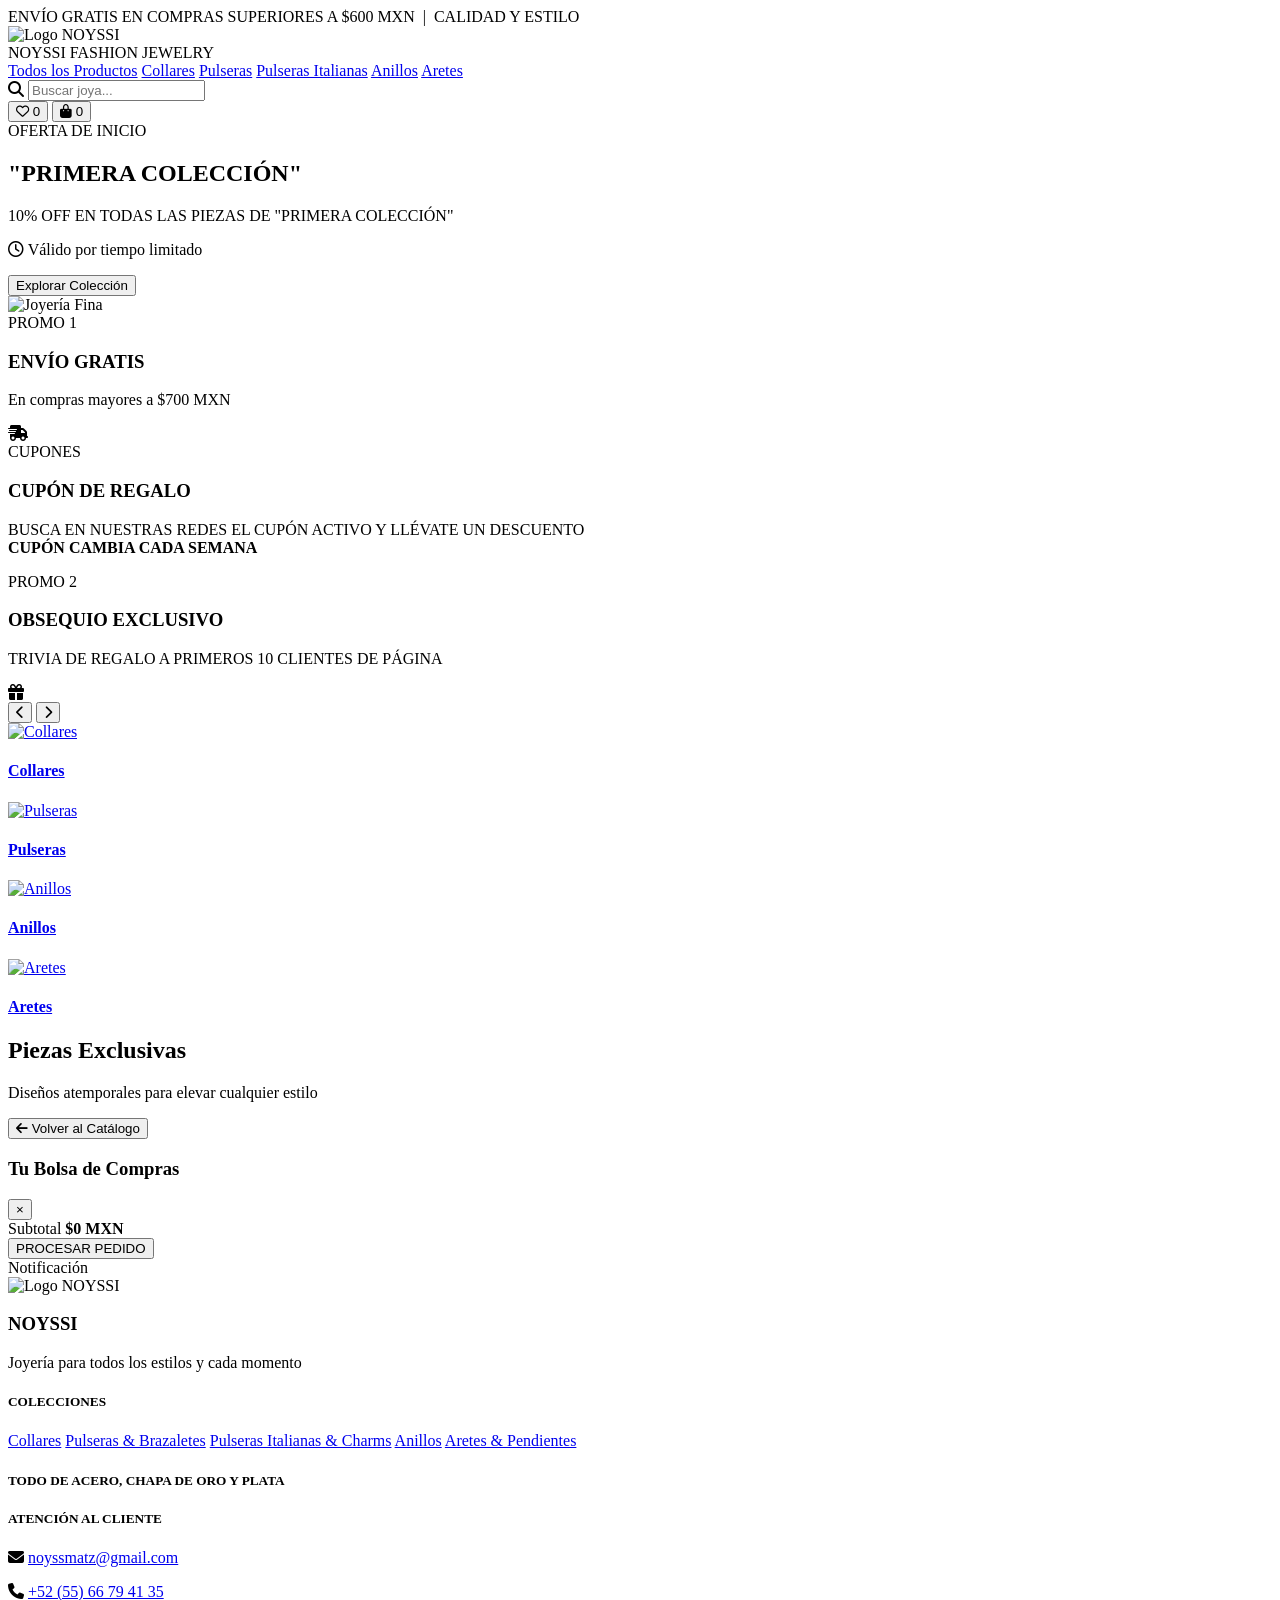
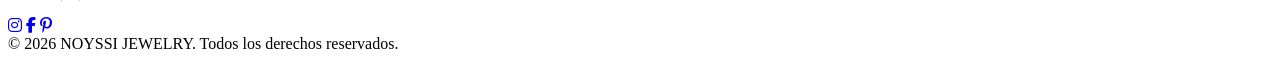
==== index.html @ fca25cf7 "Create index.html" ====
<!DOCTYPE html>
<html lang="es">
<head>
  <meta charset="UTF-8">
  <meta name="viewport" content="width=device-width, initial-scale=1.0">
  <title>NOYSSI El toque final</title>
  <link rel="stylesheet" href="styles.css">
  <link rel="preconnect" href="https://fonts.googleapis.com">
  <link rel="preconnect" href="https://fonts.gstatic.com" crossorigin>
  <link href="https://fonts.googleapis.com/css2?family=Cormorant+Garamond:wght@400;500;600;700&family=Montserrat:wght@300;400;500;600;700&display=swap" rel="stylesheet">
  <link rel="stylesheet" href="https://cdnjs.cloudflare.com/ajax/libs/font-awesome/6.4.0/css/all.min.css">
</head>
<body>
  <div class="top-announcement">
    <span>ENVÍO GRATIS EN COMPRAS SUPERIORES A $600 MXN &nbsp;|&nbsp; CALIDAD Y ESTILO</span>
  </div>

  <header class="navbar">
    <div class="logo" id="nav-brand">
      <img src="logo.png" alt="Logo NOYSSI" class="logo-img">
      <div class="logo-text">
        <span class="brand-name">NOYSSI</span>
        <span class="brand-sub">FASHION JEWELRY</span>
      </div>
    </div>
    <nav class="nav-menu">
      <a href="index.html" class="nav-item active">Todos los Productos</a>
      <a href="collares.html" class="nav-item">Collares</a>
      <a href="pulseras.html" class="nav-item">Pulseras</a>
      <a href="pulseras-italianas.html" class="nav-item">Pulseras Italianas</a>
      <a href="anillos.html" class="nav-item">Anillos</a>
      <a href="aretes.html" class="nav-item">Aretes</a>
    </nav>
    <div class="nav-actions">
      <div class="search-bar">
        <i class="fa-solid fa-magnifying-glass"></i>
        <input type="text" id="search-input" placeholder="Buscar joya...">
      </div>
      <button class="icon-btn" id="fav-trigger" title="Mis Favoritos">
        <i class="fa-regular fa-heart"></i>
        <span class="badge" id="fav-count">0</span>
      </button>
      <button class="icon-btn" id="cart-trigger" title="Bolsa de Compras">
        <i class="fa-solid fa-bag-shopping"></i>
        <span class="badge" id="cart-count">0</span>
      </button>
    </div>
  </header>

  <section class="banner-carousel-container">
    <div class="carousel-track" id="carousel-track">
      <div class="carousel-slide active">
        <div class="banner-card promo-banner">
          <div class="banner-content">
            <span class="banner-tag">OFERTA DE INICIO</span>
            <h2 class="banner-title">"PRIMERA COLECCIÓN"</h2>
            <p class="banner-discount">10% OFF <span class="subtext">EN TODAS LAS PIEZAS DE "PRIMERA COLECCIÓN"</span></p>
            <p class="banner-timer"><i class="fa-regular fa-clock"></i> Válido por tiempo limitado</p>
            <button class="banner-btn" onclick="scrollToCatalog()">Explorar Colección</button>
          </div>
          <div class="banner-media">
            <img src="banner.png" alt="Joyería Fina" width="500">
          </div>
        </div>
      </div>
      <div class="carousel-slide">
        <div class="banner-card event-banner">
          <div class="event-box">
            <div class="event-badge">PROMO 1</div>
            <h3>ENVÍO GRATIS</h3>
            <p>En compras mayores a $700 MXN</p>
            <i class="fa-solid fa-truck-fast event-icon"></i>
          </div>
          <div class="event-box highlight">
            <div class="event-badge gold">CUPONES</div>
            <h3>CUPÓN DE REGALO</h3>
            <p>BUSCA EN NUESTRAS REDES EL CUPÓN ACTIVO Y LLÉVATE UN DESCUENTO <br><strong>CUPÓN CAMBIA CADA SEMANA</strong></p>
          </div>
          <div class="event-box">
            <div class="event-badge">PROMO 2</div>
            <h3>OBSEQUIO EXCLUSIVO</h3>
            <p>TRIVIA DE REGALO A PRIMEROS 10 CLIENTES DE PÁGINA</p>
            <i class="fa-solid fa-gift event-icon"></i>
          </div>
        </div>
      </div>
    </div>
    <button class="carousel-arrow prev" id="carousel-prev"><i class="fa-solid fa-chevron-left"></i></button>
    <button class="carousel-arrow next" id="carousel-next"><i class="fa-solid fa-chevron-right"></i></button>
    <div class="carousel-dots">
      <span class="dot active" data-index="0"></span>
      <span class="dot" data-index="1"></span>
    </div>
  </section>

  <main class="main-wrapper">
    <section id="view-catalog" class="page-view active">
      <!-- BOTONES QUE LLEVAN A SUS RESPECTIVAS PÁGINAS -->
      <div class="category-grid">
        <a href="collares.html" class="cat-item">
          <div class="cat-image"><img src="COLLARESBAN.PNG" alt="Collares"></div>
          <h4>Collares</h4>
        </a>
        <a href="pulseras.html" class="cat-item">
          <div class="cat-image"><img src="PULSERASBAN.png" alt="Pulseras"></div>
          <h4>Pulseras</h4>
        </a>
        <a href="anillos.html" class="cat-item">
          <div class="cat-image"><img src="ANILLOSBAN.png" alt="Anillos"></div>
          <h4>Anillos</h4>
        </a>
        <a href="aretes.html" class="cat-item">
          <div class="cat-image"><img src="ARETESBAN.png" alt="Aretes"></div>
          <h4>Aretes</h4>
        </a>
      </div>

      <!-- SECCIÓN FÍJA DE PIEZAS EXCLUSIVAS -->
      <div class="section-title-wrapper" id="catalog-section">
        <h2>Piezas Exclusivas</h2>
        <div class="gold-divider"></div>
        <p>Diseños atemporales para elevar cualquier estilo</p>
      </div>
      <div class="product-grid" id="product-list"></div>
    </section>

    <section id="view-product-detail" class="page-view">
      <button class="back-link" onclick="showView('view-catalog')"><i class="fa-solid fa-arrow-left"></i> Volver al Catálogo</button>
      <div class="product-detail-card" id="detail-card-content"></div>
    </section>
  </main>

  <div class="drawer-overlay" id="drawer-overlay"></div>
  <aside class="cart-drawer" id="cart-drawer">
    <div class="drawer-header">
      <h3>Tu Bolsa de Compras</h3>
      <button class="close-drawer" id="close-cart-btn">&times;</button>
    </div>
    <div class="drawer-body" id="cart-items-wrapper"></div>
    <div class="drawer-footer">
      <div class="summary-line">
        <span>Subtotal</span>
        <strong id="cart-subtotal">$0 MXN</strong>
      </div>
      <button class="checkout-button" onclick="checkout()">PROCESAR PEDIDO</button>
    </div>
  </aside>

  <div class="toast-notification" id="toast">Notificación</div>

  <footer class="site-footer">
    <div class="footer-grid">
      <div class="f-brand">
        <img src="bannerb.png" alt="Logo NOYSSI" class="logo-img">
        <h3>NOYSSI</h3>
        <p>Joyería para todos los estilos y cada momento</p>
      </div>
      <div class="f-links">
        <h5>COLECCIONES</h5>
        <a href="collares.html">Collares</a>
        <a href="pulseras.html">Pulseras & Brazaletes</a>
        <a href="pulseras-italianas.html">Pulseras Italianas & Charms</a>
        <a href="anillos.html">Anillos</a>
        <a href="aretes.html">Aretes & Pendientes</a>
        <h5 class="sub-tag">TODO DE ACERO, CHAPA DE ORO Y PLATA</h5>
      </div>
      <div class="f-contact">
        <h5>ATENCIÓN AL CLIENTE</h5>
        <p class="contact-item">
          <i class="fas fa-envelope"></i>
          <a href="mailto:noyssmatz@gmail.com">noyssmatz@gmail.com</a>
        </p>
        <p class="contact-item">
          <i class="fas fa-phone"></i>
          <a href="tel:+525566794135">+52 (55) 66 79 41 35</a>
        </p>
        <div class="social-icons-row f-socials">
          <a href="https://www.instagram.com/noyssi_jewerly" target="_blank"><i class="fab fa-instagram"></i></a>
          <a href="#"><i class="fab fa-facebook-f"></i></a>
          <a href="#"><i class="fab fa-pinterest-p"></i></a>
        </div>
      </div>
    </div>
    <div class="footer-bottom">
      &copy; 2026 NOYSSI JEWELRY. Todos los derechos reservados.
    </div>
  </footer>

  <script src="app.js"></script>
</body>
</html>
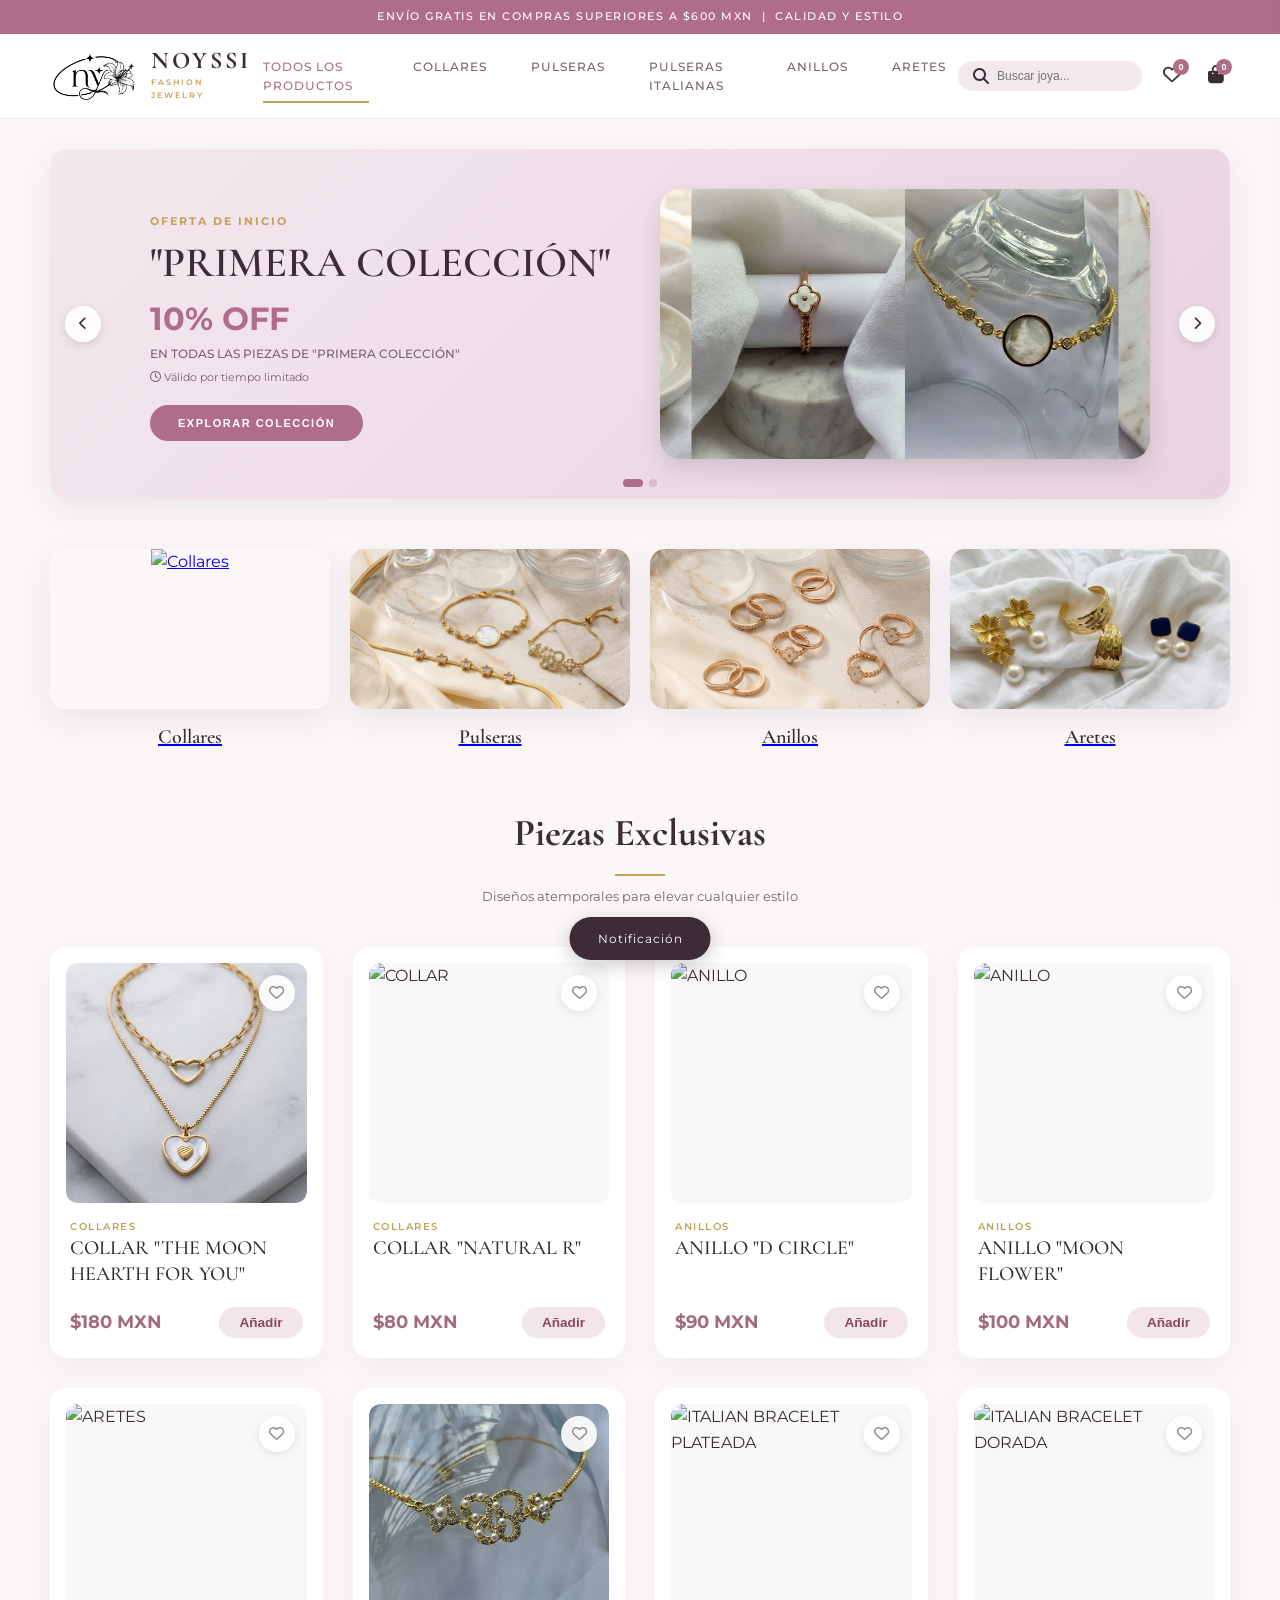
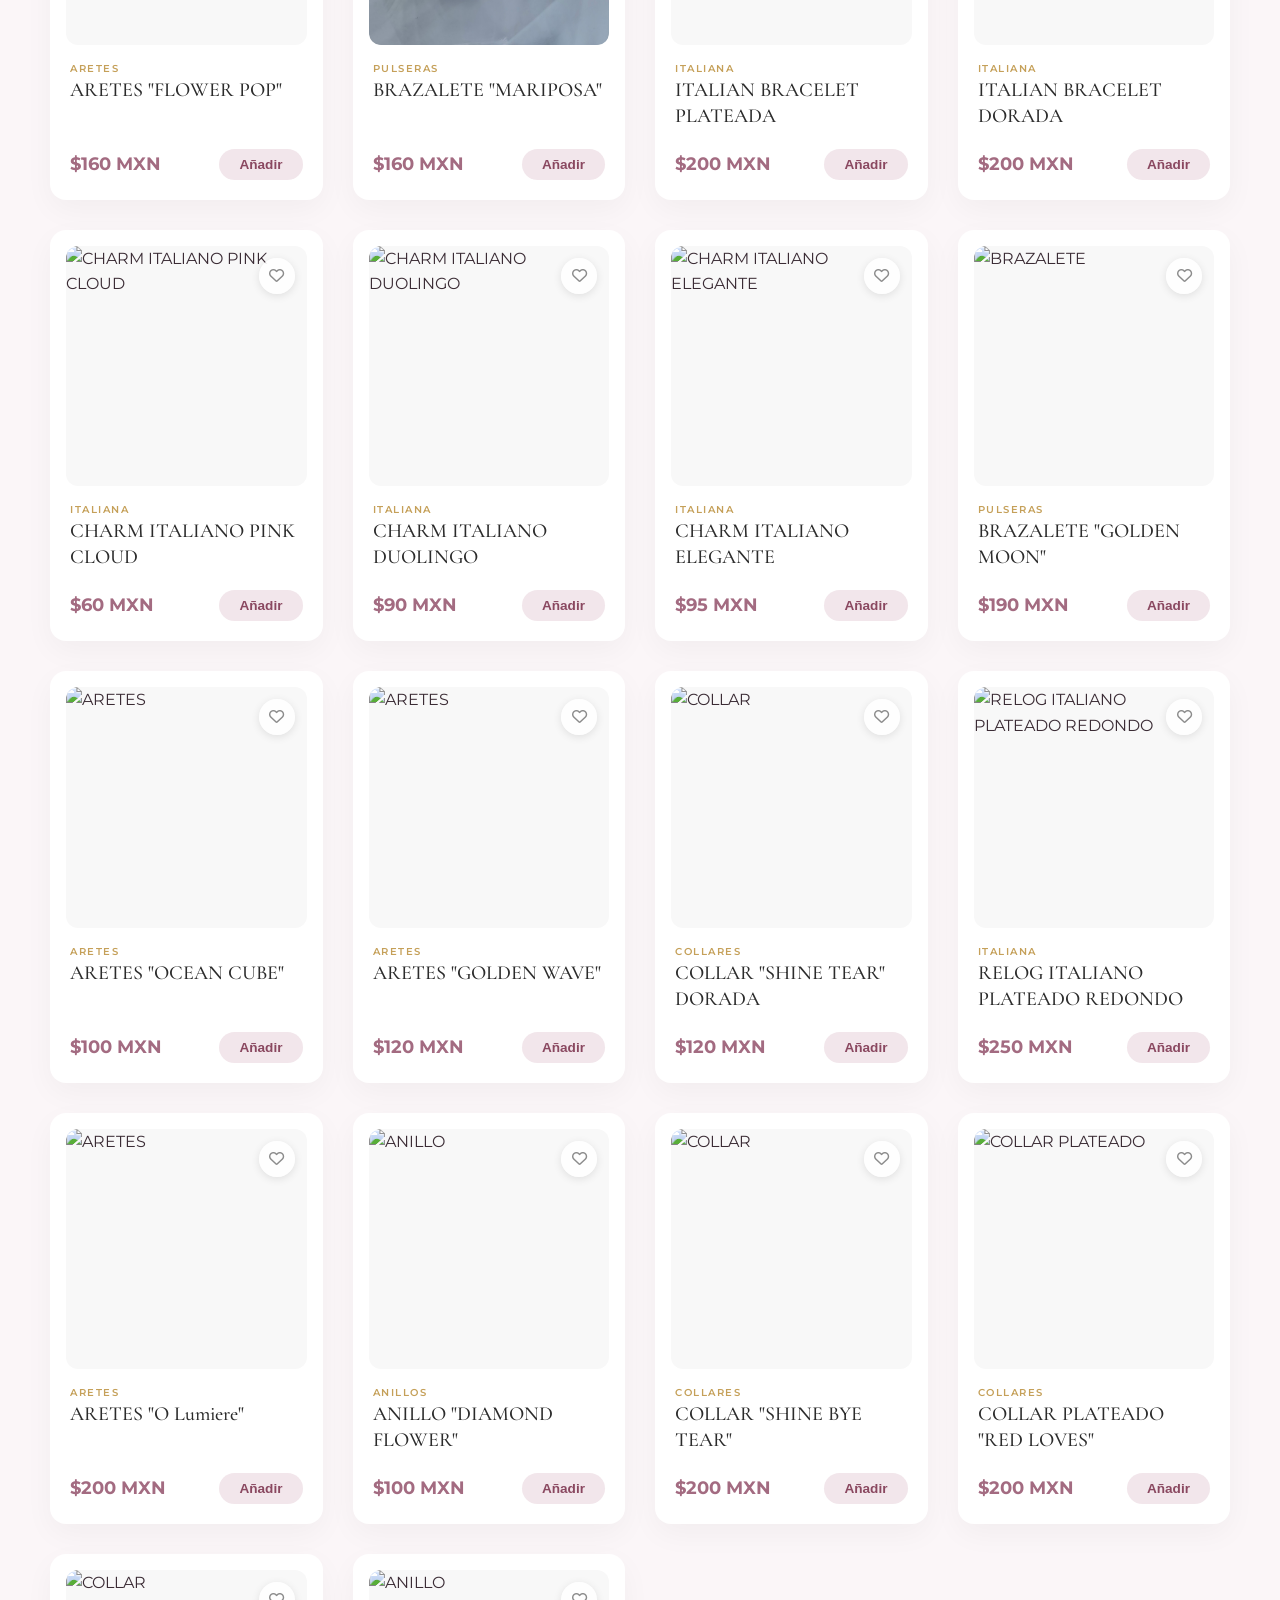
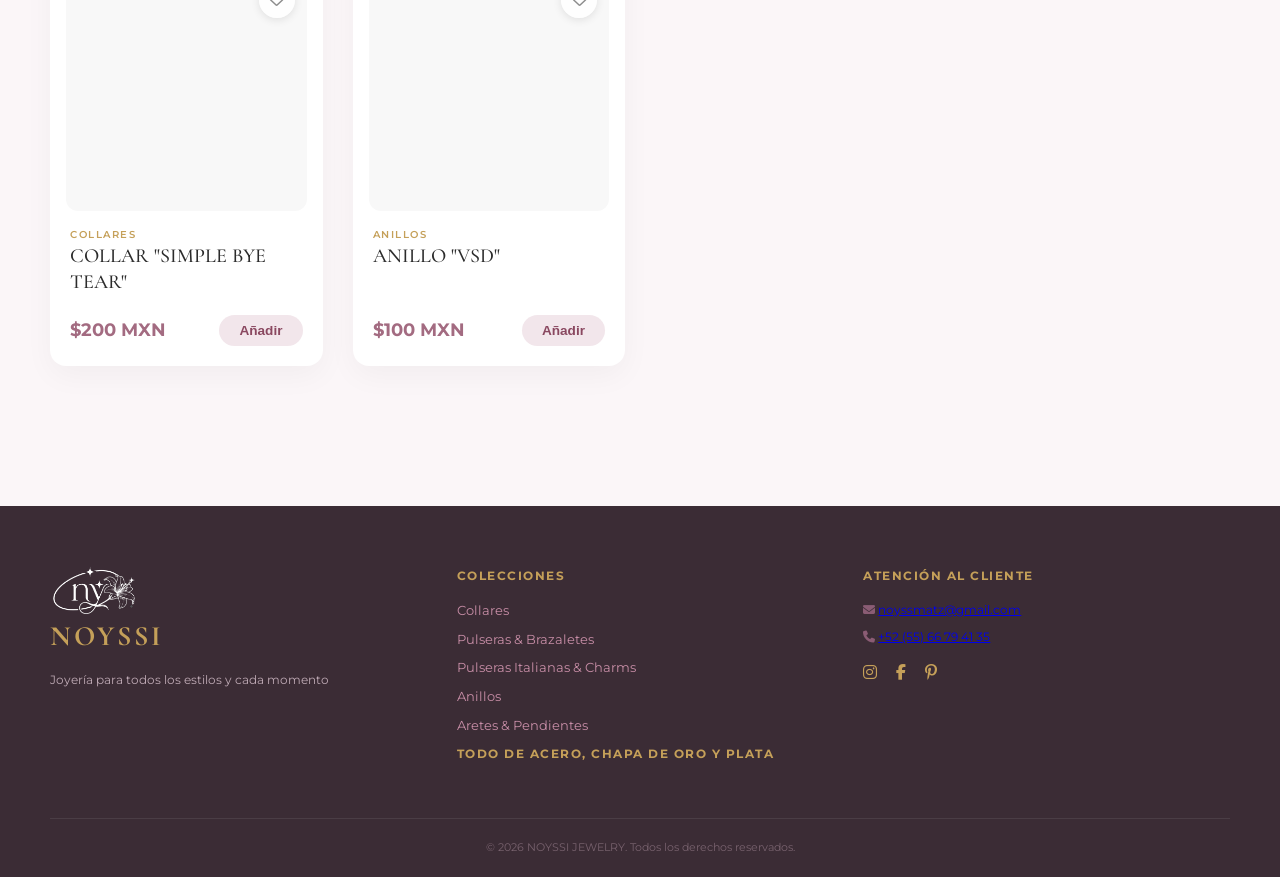
==== commit 4862ed96: "Add files via upload" ====
--- a/index.html
+++ b/index.html
@@ -1,191 +1,191 @@
-<!DOCTYPE html>
-<html lang="es">
-<head>
-  <meta charset="UTF-8">
-  <meta name="viewport" content="width=device-width, initial-scale=1.0">
-  <title>NOYSSI El toque final</title>
-  <link rel="stylesheet" href="styles.css">
-  <link rel="preconnect" href="https://fonts.googleapis.com">
-  <link rel="preconnect" href="https://fonts.gstatic.com" crossorigin>
-  <link href="https://fonts.googleapis.com/css2?family=Cormorant+Garamond:wght@400;500;600;700&family=Montserrat:wght@300;400;500;600;700&display=swap" rel="stylesheet">
-  <link rel="stylesheet" href="https://cdnjs.cloudflare.com/ajax/libs/font-awesome/6.4.0/css/all.min.css">
-</head>
-<body>
-  <div class="top-announcement">
-    <span>ENVÍO GRATIS EN COMPRAS SUPERIORES A $600 MXN &nbsp;|&nbsp; CALIDAD Y ESTILO</span>
-  </div>
-
-  <header class="navbar">
-    <div class="logo" id="nav-brand">
-      <img src="logo.png" alt="Logo NOYSSI" class="logo-img">
-      <div class="logo-text">
-        <span class="brand-name">NOYSSI</span>
-        <span class="brand-sub">FASHION JEWELRY</span>
-      </div>
-    </div>
-    <nav class="nav-menu">
-      <a href="index.html" class="nav-item active">Todos los Productos</a>
-      <a href="collares.html" class="nav-item">Collares</a>
-      <a href="pulseras.html" class="nav-item">Pulseras</a>
-      <a href="pulseras-italianas.html" class="nav-item">Pulseras Italianas</a>
-      <a href="anillos.html" class="nav-item">Anillos</a>
-      <a href="aretes.html" class="nav-item">Aretes</a>
-    </nav>
-    <div class="nav-actions">
-      <div class="search-bar">
-        <i class="fa-solid fa-magnifying-glass"></i>
-        <input type="text" id="search-input" placeholder="Buscar joya...">
-      </div>
-      <button class="icon-btn" id="fav-trigger" title="Mis Favoritos">
-        <i class="fa-regular fa-heart"></i>
-        <span class="badge" id="fav-count">0</span>
-      </button>
-      <button class="icon-btn" id="cart-trigger" title="Bolsa de Compras">
-        <i class="fa-solid fa-bag-shopping"></i>
-        <span class="badge" id="cart-count">0</span>
-      </button>
-    </div>
-  </header>
-
-  <section class="banner-carousel-container">
-    <div class="carousel-track" id="carousel-track">
-      <div class="carousel-slide active">
-        <div class="banner-card promo-banner">
-          <div class="banner-content">
-            <span class="banner-tag">OFERTA DE INICIO</span>
-            <h2 class="banner-title">"PRIMERA COLECCIÓN"</h2>
-            <p class="banner-discount">10% OFF <span class="subtext">EN TODAS LAS PIEZAS DE "PRIMERA COLECCIÓN"</span></p>
-            <p class="banner-timer"><i class="fa-regular fa-clock"></i> Válido por tiempo limitado</p>
-            <button class="banner-btn" onclick="scrollToCatalog()">Explorar Colección</button>
-          </div>
-          <div class="banner-media">
-            <img src="banner.png" alt="Joyería Fina" width="500">
-          </div>
-        </div>
-      </div>
-      <div class="carousel-slide">
-        <div class="banner-card event-banner">
-          <div class="event-box">
-            <div class="event-badge">PROMO 1</div>
-            <h3>ENVÍO GRATIS</h3>
-            <p>En compras mayores a $700 MXN</p>
-            <i class="fa-solid fa-truck-fast event-icon"></i>
-          </div>
-          <div class="event-box highlight">
-            <div class="event-badge gold">CUPONES</div>
-            <h3>CUPÓN DE REGALO</h3>
-            <p>BUSCA EN NUESTRAS REDES EL CUPÓN ACTIVO Y LLÉVATE UN DESCUENTO <br><strong>CUPÓN CAMBIA CADA SEMANA</strong></p>
-          </div>
-          <div class="event-box">
-            <div class="event-badge">PROMO 2</div>
-            <h3>OBSEQUIO EXCLUSIVO</h3>
-            <p>TRIVIA DE REGALO A PRIMEROS 10 CLIENTES DE PÁGINA</p>
-            <i class="fa-solid fa-gift event-icon"></i>
-          </div>
-        </div>
-      </div>
-    </div>
-    <button class="carousel-arrow prev" id="carousel-prev"><i class="fa-solid fa-chevron-left"></i></button>
-    <button class="carousel-arrow next" id="carousel-next"><i class="fa-solid fa-chevron-right"></i></button>
-    <div class="carousel-dots">
-      <span class="dot active" data-index="0"></span>
-      <span class="dot" data-index="1"></span>
-    </div>
-  </section>
-
-  <main class="main-wrapper">
-    <section id="view-catalog" class="page-view active">
-      <!-- BOTONES QUE LLEVAN A SUS RESPECTIVAS PÁGINAS -->
-      <div class="category-grid">
-        <a href="collares.html" class="cat-item">
-          <div class="cat-image"><img src="COLLARESBAN.PNG" alt="Collares"></div>
-          <h4>Collares</h4>
-        </a>
-        <a href="pulseras.html" class="cat-item">
-          <div class="cat-image"><img src="PULSERASBAN.png" alt="Pulseras"></div>
-          <h4>Pulseras</h4>
-        </a>
-        <a href="anillos.html" class="cat-item">
-          <div class="cat-image"><img src="ANILLOSBAN.png" alt="Anillos"></div>
-          <h4>Anillos</h4>
-        </a>
-        <a href="aretes.html" class="cat-item">
-          <div class="cat-image"><img src="ARETESBAN.png" alt="Aretes"></div>
-          <h4>Aretes</h4>
-        </a>
-      </div>
-
-      <!-- SECCIÓN FÍJA DE PIEZAS EXCLUSIVAS -->
-      <div class="section-title-wrapper" id="catalog-section">
-        <h2>Piezas Exclusivas</h2>
-        <div class="gold-divider"></div>
-        <p>Diseños atemporales para elevar cualquier estilo</p>
-      </div>
-      <div class="product-grid" id="product-list"></div>
-    </section>
-
-    <section id="view-product-detail" class="page-view">
-      <button class="back-link" onclick="showView('view-catalog')"><i class="fa-solid fa-arrow-left"></i> Volver al Catálogo</button>
-      <div class="product-detail-card" id="detail-card-content"></div>
-    </section>
-  </main>
-
-  <div class="drawer-overlay" id="drawer-overlay"></div>
-  <aside class="cart-drawer" id="cart-drawer">
-    <div class="drawer-header">
-      <h3>Tu Bolsa de Compras</h3>
-      <button class="close-drawer" id="close-cart-btn">&times;</button>
-    </div>
-    <div class="drawer-body" id="cart-items-wrapper"></div>
-    <div class="drawer-footer">
-      <div class="summary-line">
-        <span>Subtotal</span>
-        <strong id="cart-subtotal">$0 MXN</strong>
-      </div>
-      <button class="checkout-button" onclick="checkout()">PROCESAR PEDIDO</button>
-    </div>
-  </aside>
-
-  <div class="toast-notification" id="toast">Notificación</div>
-
-  <footer class="site-footer">
-    <div class="footer-grid">
-      <div class="f-brand">
-        <img src="bannerb.png" alt="Logo NOYSSI" class="logo-img">
-        <h3>NOYSSI</h3>
-        <p>Joyería para todos los estilos y cada momento</p>
-      </div>
-      <div class="f-links">
-        <h5>COLECCIONES</h5>
-        <a href="collares.html">Collares</a>
-        <a href="pulseras.html">Pulseras & Brazaletes</a>
-        <a href="pulseras-italianas.html">Pulseras Italianas & Charms</a>
-        <a href="anillos.html">Anillos</a>
-        <a href="aretes.html">Aretes & Pendientes</a>
-        <h5 class="sub-tag">TODO DE ACERO, CHAPA DE ORO Y PLATA</h5>
-      </div>
-      <div class="f-contact">
-        <h5>ATENCIÓN AL CLIENTE</h5>
-        <p class="contact-item">
-          <i class="fas fa-envelope"></i>
-          <a href="mailto:noyssmatz@gmail.com">noyssmatz@gmail.com</a>
-        </p>
-        <p class="contact-item">
-          <i class="fas fa-phone"></i>
-          <a href="tel:+525566794135">+52 (55) 66 79 41 35</a>
-        </p>
-        <div class="social-icons-row f-socials">
-          <a href="https://www.instagram.com/noyssi_jewerly" target="_blank"><i class="fab fa-instagram"></i></a>
-          <a href="#"><i class="fab fa-facebook-f"></i></a>
-          <a href="#"><i class="fab fa-pinterest-p"></i></a>
-        </div>
-      </div>
-    </div>
-    <div class="footer-bottom">
-      &copy; 2026 NOYSSI JEWELRY. Todos los derechos reservados.
-    </div>
-  </footer>
-
-  <script src="app.js"></script>
-</body>
-</html>
+<!DOCTYPE html>
+<html lang="es">
+<head>
+  <meta charset="UTF-8">
+  <meta name="viewport" content="width=device-width, initial-scale=1.0">
+  <title>NOYSSI El toque final</title>
+  <link rel="stylesheet" href="styles.css">
+  <link rel="preconnect" href="https://fonts.googleapis.com">
+  <link rel="preconnect" href="https://fonts.gstatic.com" crossorigin>
+  <link href="https://fonts.googleapis.com/css2?family=Cormorant+Garamond:wght@400;500;600;700&family=Montserrat:wght@300;400;500;600;700&display=swap" rel="stylesheet">
+  <link rel="stylesheet" href="https://cdnjs.cloudflare.com/ajax/libs/font-awesome/6.4.0/css/all.min.css">
+</head>
+<body>
+  <div class="top-announcement">
+    <span>ENVÍO GRATIS EN COMPRAS SUPERIORES A $600 MXN &nbsp;|&nbsp; CALIDAD Y ESTILO</span>
+  </div>
+
+  <header class="navbar">
+    <div class="logo" id="nav-brand">
+      <img src="logo.png" alt="Logo NOYSSI" class="logo-img">
+      <div class="logo-text">
+        <span class="brand-name">NOYSSI</span>
+        <span class="brand-sub">FASHION JEWELRY</span>
+      </div>
+    </div>
+    <nav class="nav-menu">
+      <a href="index.html" class="nav-item active">Todos los Productos</a>
+      <a href="collares.html" class="nav-item">Collares</a>
+      <a href="pulseras.html" class="nav-item">Pulseras</a>
+      <a href="pulseras-italianas.html" class="nav-item">Pulseras Italianas</a>
+      <a href="anillos.html" class="nav-item">Anillos</a>
+      <a href="aretes.html" class="nav-item">Aretes</a>
+    </nav>
+    <div class="nav-actions">
+      <div class="search-bar">
+        <i class="fa-solid fa-magnifying-glass"></i>
+        <input type="text" id="search-input" placeholder="Buscar joya...">
+      </div>
+      <button class="icon-btn" id="fav-trigger" title="Mis Favoritos">
+        <i class="fa-regular fa-heart"></i>
+        <span class="badge" id="fav-count">0</span>
+      </button>
+      <button class="icon-btn" id="cart-trigger" title="Bolsa de Compras">
+        <i class="fa-solid fa-bag-shopping"></i>
+        <span class="badge" id="cart-count">0</span>
+      </button>
+    </div>
+  </header>
+
+  <section class="banner-carousel-container">
+    <div class="carousel-track" id="carousel-track">
+      <div class="carousel-slide active">
+        <div class="banner-card promo-banner">
+          <div class="banner-content">
+            <span class="banner-tag">OFERTA DE INICIO</span>
+            <h2 class="banner-title">"PRIMERA COLECCIÓN"</h2>
+            <p class="banner-discount">10% OFF <span class="subtext">EN TODAS LAS PIEZAS DE "PRIMERA COLECCIÓN"</span></p>
+            <p class="banner-timer"><i class="fa-regular fa-clock"></i> Válido por tiempo limitado</p>
+            <button class="banner-btn" onclick="scrollToCatalog()">Explorar Colección</button>
+          </div>
+          <div class="banner-media">
+            <img src="banner.png" alt="Joyería Fina" width="500">
+          </div>
+        </div>
+      </div>
+      <div class="carousel-slide">
+        <div class="banner-card event-banner">
+          <div class="event-box">
+            <div class="event-badge">PROMO 1</div>
+            <h3>ENVÍO GRATIS</h3>
+            <p>En compras mayores a $700 MXN</p>
+            <i class="fa-solid fa-truck-fast event-icon"></i>
+          </div>
+          <div class="event-box highlight">
+            <div class="event-badge gold">CUPONES</div>
+            <h3>CUPÓN DE REGALO</h3>
+            <p>BUSCA EN NUESTRAS REDES EL CUPÓN ACTIVO Y LLÉVATE UN DESCUENTO <br><strong>CUPÓN CAMBIA CADA SEMANA</strong></p>
+          </div>
+          <div class="event-box">
+            <div class="event-badge">PROMO 2</div>
+            <h3>OBSEQUIO EXCLUSIVO</h3>
+            <p>TRIVIA DE REGALO A PRIMEROS 10 CLIENTES DE PÁGINA</p>
+            <i class="fa-solid fa-gift event-icon"></i>
+          </div>
+        </div>
+      </div>
+    </div>
+    <button class="carousel-arrow prev" id="carousel-prev"><i class="fa-solid fa-chevron-left"></i></button>
+    <button class="carousel-arrow next" id="carousel-next"><i class="fa-solid fa-chevron-right"></i></button>
+    <div class="carousel-dots">
+      <span class="dot active" data-index="0"></span>
+      <span class="dot" data-index="1"></span>
+    </div>
+  </section>
+
+  <main class="main-wrapper">
+    <section id="view-catalog" class="page-view active">
+      <!-- BOTONES QUE LLEVAN A SUS RESPECTIVAS PÁGINAS -->
+      <div class="category-grid">
+        <a href="collares.html" class="cat-item">
+          <div class="cat-image"><img src="COLLARESBAN.PNG" alt="Collares"></div>
+          <h4>Collares</h4>
+        </a>
+        <a href="pulseras.html" class="cat-item">
+          <div class="cat-image"><img src="PULSERASBAN.png" alt="Pulseras"></div>
+          <h4>Pulseras</h4>
+        </a>
+        <a href="anillos.html" class="cat-item">
+          <div class="cat-image"><img src="ANILLOSBAN.png" alt="Anillos"></div>
+          <h4>Anillos</h4>
+        </a>
+        <a href="aretes.html" class="cat-item">
+          <div class="cat-image"><img src="ARETESBAN.png" alt="Aretes"></div>
+          <h4>Aretes</h4>
+        </a>
+      </div>
+
+      <!-- SECCIÓN FÍJA DE PIEZAS EXCLUSIVAS -->
+      <div class="section-title-wrapper" id="catalog-section">
+        <h2>Piezas Exclusivas</h2>
+        <div class="gold-divider"></div>
+        <p>Diseños atemporales para elevar cualquier estilo</p>
+      </div>
+      <div class="product-grid" id="product-list"></div>
+    </section>
+
+    <section id="view-product-detail" class="page-view">
+      <button class="back-link" onclick="showView('view-catalog')"><i class="fa-solid fa-arrow-left"></i> Volver al Catálogo</button>
+      <div class="product-detail-card" id="detail-card-content"></div>
+    </section>
+  </main>
+
+  <div class="drawer-overlay" id="drawer-overlay"></div>
+  <aside class="cart-drawer" id="cart-drawer">
+    <div class="drawer-header">
+      <h3>Tu Bolsa de Compras</h3>
+      <button class="close-drawer" id="close-cart-btn">&times;</button>
+    </div>
+    <div class="drawer-body" id="cart-items-wrapper"></div>
+    <div class="drawer-footer">
+      <div class="summary-line">
+        <span>Subtotal</span>
+        <strong id="cart-subtotal">$0 MXN</strong>
+      </div>
+      <button class="checkout-button" onclick="checkout()">PROCESAR PEDIDO</button>
+    </div>
+  </aside>
+
+  <div class="toast-notification" id="toast">Notificación</div>
+
+  <footer class="site-footer">
+    <div class="footer-grid">
+      <div class="f-brand">
+        <img src="bannerb.png" alt="Logo NOYSSI" class="logo-img">
+        <h3>NOYSSI</h3>
+        <p>Joyería para todos los estilos y cada momento</p>
+      </div>
+      <div class="f-links">
+        <h5>COLECCIONES</h5>
+        <a href="collares.html">Collares</a>
+        <a href="pulseras.html">Pulseras & Brazaletes</a>
+        <a href="pulseras-italianas.html">Pulseras Italianas & Charms</a>
+        <a href="anillos.html">Anillos</a>
+        <a href="aretes.html">Aretes & Pendientes</a>
+        <h5 class="sub-tag">TODO DE ACERO, CHAPA DE ORO Y PLATA</h5>
+      </div>
+      <div class="f-contact">
+        <h5>ATENCIÓN AL CLIENTE</h5>
+        <p class="contact-item">
+          <i class="fas fa-envelope"></i>
+          <a href="mailto:noyssmatz@gmail.com">noyssmatz@gmail.com</a>
+        </p>
+        <p class="contact-item">
+          <i class="fas fa-phone"></i>
+          <a href="tel:+525566794135">+52 (55) 66 79 41 35</a>
+        </p>
+        <div class="social-icons-row f-socials">
+          <a href="https://www.instagram.com/noyssi_jewerly" target="_blank"><i class="fab fa-instagram"></i></a>
+          <a href="#"><i class="fab fa-facebook-f"></i></a>
+          <a href="#"><i class="fab fa-pinterest-p"></i></a>
+        </div>
+      </div>
+    </div>
+    <div class="footer-bottom">
+      &copy; 2026 NOYSSI JEWELRY. Todos los derechos reservados.
+    </div>
+  </footer>
+
+  <script src="app.js"></script>
+</body>
+</html>
--- a/styles.css
+++ b/styles.css
@@ -0,0 +1,1142 @@
+@import url('https://fonts.googleapis.com/css2?family=Cormorant+Garamond:ital,wght@0,400;0,500;0,600;0,700;1,400&family=Montserrat:wght@300;400;500;600;700&display=swap');
+
+:root {
+  --pink-dark-pastel: #b06d88;
+  --pink-dusty-medium: #c88ea7;
+  --pink-dusty-light: #f3e8ee;
+  --bg-creme: #fbf6f8;
+  --text-primary: #3b2c35;
+  --text-muted: #78626e;
+  --gold-accent: #c5a059;
+  --gold-hover: #a3813d;
+  --white: #ffffff;
+  --shadow-subtle: 0 10px 30px rgba(59, 44, 53, 0.08);
+  --shadow-card: 0 8px 20px rgba(176, 109, 136, 0.12);
+  --transition-smooth: all 0.35s cubic-bezier(0.25, 0.8, 0.25, 1);
+}
+
+* {
+  margin: 0;
+  padding: 0;
+  box-sizing: border-box;
+}
+
+html, body {
+  width: 100%;
+  font-family: 'Montserrat', sans-serif;
+  background-color: var(--bg-creme);
+  color: var(--text-primary);
+  line-height: 1.6;
+}
+
+/* ==========================================
+   TOP ANNOUNCEMENT BAR
+   ========================================== */
+.top-announcement {
+  background-color: var(--pink-dark-pastel);
+  color: var(--white);
+  text-align: center;
+  padding: 8px 20px;
+  font-size: 11px;
+  letter-spacing: 1.5px;
+  font-weight: 500;
+  text-transform: uppercase;
+}
+
+/* ==========================================
+   NAVBAR PRINCIPAL & LOGO
+   ========================================== */
+.navbar {
+  display: flex;
+  justify-content: space-between;
+  align-items: center;
+  padding: 15px 50px;
+  background-color: rgba(255, 255, 255, 0.95);
+  backdrop-filter: blur(8px);
+  position: sticky;
+  top: 0;
+  z-index: 100;
+  border-bottom: 1px solid var(--pink-dusty-light);
+}
+
+.logo {
+  display: flex !important;
+  flex-direction: row !important;
+  align-items: center !important;
+  gap: 12px;
+  cursor: pointer;
+}
+
+.logo-img {
+  height: 48px;
+  width: auto;
+  object-fit: contain;
+  display: block;
+}
+
+.logo-text {
+  display: flex !important;
+  flex-direction: column !important;
+  justify-content: center;
+  text-align: left;
+}
+
+.brand-name {
+  font-family: 'Cormorant Garamond', serif;
+  font-size: 24px;
+  font-weight: 700;
+  letter-spacing: 3px;
+  color: var(--text-primary);
+  line-height: 1;
+}
+
+.brand-sub {
+  font-size: 8px;
+  letter-spacing: 2px;
+  color: var(--gold-accent);
+  font-weight: 600;
+  margin-top: 3px;
+}
+
+.nav-menu {
+  display: flex;
+  gap: 20px;
+}
+
+.nav-item {
+  background: none;
+  border: none;
+  font-family: 'Montserrat', sans-serif;
+  font-size: 12px;
+  font-weight: 500;
+  letter-spacing: 1px;
+  text-transform: uppercase;
+  color: var(--text-muted);
+  cursor: pointer;
+  padding: 8px 12px;
+  transition: var(--transition-smooth);
+  position: relative;
+}
+
+.nav-item:hover, .nav-item.active {
+  color: var(--pink-dark-pastel);
+}
+
+.nav-item.active::after {
+  content: '';
+  position: absolute;
+  bottom: 0;
+  left: 12px;
+  right: 12px;
+  height: 2px;
+  background-color: var(--gold-accent);
+}
+
+.nav-actions {
+  display: flex;
+  align-items: center;
+  gap: 15px;
+}
+
+.search-bar {
+  display: flex;
+  align-items: center;
+  background-color: var(--pink-dusty-light);
+  padding: 6px 14px;
+  border-radius: 20px;
+  border: 1px solid transparent;
+  transition: var(--transition-smooth);
+}
+
+.search-bar:focus-within {
+  border-color: var(--pink-dark-pastel);
+  background-color: var(--white);
+}
+
+.search-bar input {
+  border: none;
+  background: transparent;
+  outline: none;
+  font-size: 12px;
+  margin-left: 8px;
+  color: var(--text-primary);
+  width: 130px;
+}
+
+.icon-btn {
+  background: none;
+  border: none;
+  font-size: 18px;
+  color: var(--text-primary);
+  cursor: pointer;
+  position: relative;
+  padding: 6px;
+  transition: var(--transition-smooth);
+}
+
+.icon-btn:hover {
+  color: var(--pink-dark-pastel);
+}
+
+.icon-btn .badge {
+  position: absolute;
+  top: 0;
+  right: -2px;
+  background-color: var(--pink-dark-pastel);
+  color: var(--white);
+  font-size: 9px;
+  font-weight: 700;
+  width: 16px;
+  height: 16px;
+  border-radius: 50%;
+  display: flex;
+  align-items: center;
+  justify-content: center;
+}
+
+/* ==========================================
+   SECCIÓN BANNER Y CARROUSEL CENTRADO
+   ========================================== */
+.banner-carousel-container {
+  position: relative;
+  margin: 30px 50px;
+  overflow: hidden;
+  border-radius: 18px;
+  box-shadow: var(--shadow-subtle);
+  background-color: var(--white);
+}
+
+.carousel-track {
+  display: flex;
+  transition: transform 0.5s cubic-bezier(0.25, 1, 0.5, 1);
+  width: 100%;
+}
+
+.carousel-slide {
+  min-width: 100%;
+  box-sizing: border-box;
+}
+
+.banner-card.promo-banner {
+  display: flex;
+  align-items: center;
+  justify-content: center;
+  background: linear-gradient(135deg, #f3e8ee 0%, #e8d3df 100%);
+  padding: 40px 80px;      /* Espacio lateral para evitar que la flecha pise el texto */
+  min-height: 350px;
+  gap: 50px;               /* Une texto e imagen en el centro */
+}
+
+.banner-content {
+  flex: 1;
+  max-width: 480px;
+  padding-left: 20px;
+}
+
+.banner-tag {
+  font-size: 11px;
+  letter-spacing: 2px;
+  color: var(--gold-accent);
+  font-weight: 700;
+}
+
+.banner-title {
+  font-family: 'Cormorant Garamond', serif;
+  font-size: 42px;
+  font-weight: 600;
+  color: var(--text-primary);
+  margin: 6px 0;
+  line-height: 1.15;
+}
+
+.banner-discount {
+  font-size: 32px;
+  font-weight: 700;
+  color: var(--pink-dark-pastel);
+  margin-bottom: 6px;
+}
+
+.banner-discount .subtext {
+  font-size: 12px;
+  color: var(--text-muted);
+  font-weight: 500;
+  display: block;
+}
+
+.banner-timer {
+  font-size: 11px;
+  color: var(--text-muted);
+  margin-bottom: 18px;
+}
+
+.banner-btn {
+  background-color: var(--pink-dark-pastel);
+  color: var(--white);
+  border: none;
+  padding: 12px 28px;
+  font-size: 11px;
+  letter-spacing: 1.5px;
+  text-transform: uppercase;
+  font-weight: 600;
+  border-radius: 30px;
+  cursor: pointer;
+  transition: var(--transition-smooth);
+}
+
+.banner-btn:hover {
+  background-color: var(--text-primary);
+  transform: translateY(-2px);
+}
+
+.banner-media {
+  flex: 1;
+  display: flex;
+  justify-content: center;
+  align-items: center;
+  background: transparent;
+  padding: 0;
+}
+
+.banner-media img {
+  width: 100%;
+  max-width: 520px;
+  height: 270px;
+  object-fit: cover;
+  border-radius: 20px;     /* Esquinas redondeadas suaves */
+  box-shadow: 0 10px 25px rgba(0, 0, 0, 0.12);
+}
+
+.banner-card.event-banner {
+  display: grid;
+  grid-template-columns: repeat(3, 1fr);
+  gap: 20px;
+  padding: 35px 50px;
+  background: var(--pink-dusty-light);
+  align-items: center;
+  min-height: 350px;
+}
+
+.event-box {
+  background: var(--white);
+  padding: 25px 18px;
+  border-radius: 14px;
+  text-align: center;
+  position: relative;
+  border: 1px solid rgba(176, 109, 136, 0.15);
+  transition: var(--transition-smooth);
+}
+
+.event-box:hover {
+  transform: translateY(-3px);
+  box-shadow: var(--shadow-card);
+}
+
+.event-box.highlight {
+  border: 2px solid var(--gold-accent);
+  background: linear-gradient(180deg, #ffffff 0%, #fbf6f8 100%);
+}
+
+.event-badge {
+  position: absolute;
+  top: -10px;
+  left: 50%;
+  transform: translateX(-50%);
+  background: var(--pink-dark-pastel);
+  color: var(--white);
+  font-size: 9px;
+  font-weight: 700;
+  padding: 2px 10px;
+  border-radius: 10px;
+  letter-spacing: 1px;
+}
+
+.event-badge.gold {
+  background: var(--gold-accent);
+}
+
+.event-box h3 {
+  font-family: 'Cormorant Garamond', serif;
+  font-size: 20px;
+  color: var(--text-primary);
+  margin-top: 8px;
+  margin-bottom: 6px;
+}
+
+.event-box p {
+  font-size: 11px;
+  color: var(--text-muted);
+}
+
+.event-icon {
+  font-size: 24px;
+  color: var(--pink-dark-pastel);
+  margin-top: 10px;
+}
+
+.carousel-arrow {
+  position: absolute;
+  top: 50%;
+  transform: translateY(-50%);
+  background: rgba(255, 255, 255, 0.9);
+  border: none;
+  width: 36px;
+  height: 36px;
+  border-radius: 50%;
+  color: var(--text-primary);
+  cursor: pointer;
+  display: flex;
+  align-items: center;
+  justify-content: center;
+  transition: var(--transition-smooth);
+  box-shadow: 0 3px 8px rgba(0,0,0,0.12);
+  z-index: 10;
+}
+
+.carousel-arrow:hover {
+  background: var(--pink-dark-pastel);
+  color: var(--white);
+}
+
+.carousel-arrow.prev { left: 15px; }
+.carousel-arrow.next { right: 15px; }
+
+.carousel-dots {
+  position: absolute;
+  bottom: 12px;
+  left: 50%;
+  transform: translateX(-50%);
+  display: flex;
+  gap: 6px;
+}
+
+.dot {
+  width: 8px;
+  height: 8px;
+  background: rgba(176, 109, 136, 0.3);
+  border-radius: 50%;
+  cursor: pointer;
+  transition: var(--transition-smooth);
+}
+
+.dot.active {
+  background: var(--pink-dark-pastel);
+  width: 20px;
+  border-radius: 10px;
+}
+
+/* ==========================================
+   MAIN WRAPPER & CATÁLOGO
+   ========================================== */
+.main-wrapper {
+  padding: 20px 50px 60px;
+}
+
+.page-view {
+  display: none;
+}
+
+.page-view.active {
+  display: block;
+  animation: fadeIn 0.4s ease-out;
+}
+
+@keyframes fadeIn {
+  from { opacity: 0; transform: translateY(12px); }
+  to { opacity: 1; transform: translateY(0); }
+}
+
+.category-grid {
+  display: grid;
+  grid-template-columns: repeat(4, 1fr);
+  gap: 20px;
+  margin-bottom: 50px;
+}
+
+.cat-item {
+  text-align: center;
+  cursor: pointer;
+}
+
+.cat-image {
+  width: 100%;
+  height: 160px;
+  border-radius: 15px;
+  overflow: hidden;
+  margin-bottom: 12px;
+  box-shadow: var(--shadow-subtle);
+}
+
+.cat-image img {
+  width: 100%;
+  height: 100%;
+  object-fit: cover;
+  transition: var(--transition-smooth);
+}
+
+.cat-item:hover .cat-image img {
+  transform: scale(1.06);
+}
+
+.cat-item h4 {
+  font-family: 'Cormorant Garamond', serif;
+  font-size: 20px;
+  color: var(--text-primary);
+  font-weight: 600;
+}
+
+.section-title-wrapper {
+  text-align: center;
+  margin-bottom: 40px;
+}
+
+.section-title-wrapper h2 {
+  font-family: 'Cormorant Garamond', serif;
+  font-size: 38px;
+  color: var(--text-primary);
+}
+
+.gold-divider {
+  width: 50px;
+  height: 2px;
+  background-color: var(--gold-accent);
+  margin: 10px auto;
+}
+
+.section-title-wrapper p {
+  font-size: 13px;
+  color: var(--text-muted);
+}
+
+/* ==========================================
+   TARJETAS DE PRODUCTO (CATÁLOGO)
+   ========================================== */
+.product-grid {
+  display: grid;
+  grid-template-columns: repeat(auto-fill, minmax(250px, 1fr));
+  gap: 30px;
+}
+
+.product-card {
+  background: var(--white);
+  border-radius: 15px;
+  padding: 18px;
+  box-shadow: var(--shadow-subtle);
+  transition: var(--transition-smooth);
+  position: relative;
+  display: flex;
+  flex-direction: column;
+  justify-content: space-between;
+}
+
+.product-card:hover {
+  transform: translateY(-8px);
+  box-shadow: var(--shadow-card);
+}
+
+.fav-btn {
+  position: absolute;
+  top: 25px;
+  right: 25px;
+  background: var(--white);
+  border: none;
+  width: 32px;
+  height: 32px;
+  border-radius: 50%;
+  display: flex;
+  align-items: center;
+  justify-content: center;
+  color: #ccc;
+  cursor: pointer;
+  box-shadow: 0 2px 8px rgba(0,0,0,0.08);
+  transition: var(--transition-smooth);
+  z-index: 2;
+}
+
+.fav-btn.active {
+  color: var(--pink-dark-pastel);
+}
+
+.product-thumb {
+  width: 100%;
+  height: 220px;
+  object-fit: cover;
+  border-radius: 10px;
+  margin-bottom: 15px;
+  cursor: pointer;
+}
+
+.product-cat-tag {
+  font-size: 10px;
+  letter-spacing: 1.5px;
+  text-transform: uppercase;
+  color: var(--gold-accent);
+  font-weight: 600;
+}
+
+.product-title {
+  font-family: 'Cormorant Garamond', serif;
+  font-size: 20px;
+  color: var(--text-primary);
+  margin: 4px 0 10px;
+  cursor: pointer;
+  font-weight: 600;
+}
+
+.product-footer {
+  display: flex;
+  justify-content: space-between;
+  align-items: center;
+  margin-top: 10px;
+}
+
+.product-price {
+  font-size: 16px;
+  font-weight: 700;
+  color: var(--pink-dark-pastel);
+}
+
+.btn-add-cart {
+  background: var(--pink-dusty-light);
+  color: var(--pink-dark-pastel);
+  border: none;
+  padding: 8px 16px;
+  border-radius: 20px;
+  font-size: 11px;
+  font-weight: 600;
+  letter-spacing: 1px;
+  cursor: pointer;
+  transition: var(--transition-smooth);
+}
+
+.btn-add-cart:hover {
+  background: var(--pink-dark-pastel);
+  color: var(--white);
+}
+
+/* ==========================================
+   VISTA DETALLE DE PRODUCTO
+   ========================================== */
+.back-link {
+  background: none;
+  border: none;
+  color: var(--text-muted);
+  font-size: 12px;
+  letter-spacing: 1px;
+  cursor: pointer;
+  margin-bottom: 25px;
+  transition: var(--transition-smooth);
+}
+
+.back-link:hover {
+  color: var(--pink-dark-pastel);
+}
+
+.product-detail-card {
+  display: flex;
+  gap: 50px;
+  background: var(--white);
+  padding: 50px;
+  border-radius: 20px;
+  box-shadow: var(--shadow-subtle);
+}
+
+.detail-gallery img {
+  width: 420px;
+  height: 420px;
+  object-fit: cover;
+  border-radius: 15px;
+}
+
+.detail-info {
+  flex: 1;
+}
+
+.detail-info h1 {
+  font-family: 'Cormorant Garamond', serif;
+  font-size: 38px;
+  color: var(--text-primary);
+}
+
+.detail-price {
+  font-size: 26px;
+  font-weight: 700;
+  color: var(--pink-dark-pastel);
+  margin: 15px 0;
+}
+
+.detail-description {
+  font-size: 13px;
+  color: var(--text-muted);
+  line-height: 1.8;
+  margin-bottom: 30px;
+}
+
+.selector-group {
+  margin-bottom: 25px;
+}
+
+.selector-group label {
+  display: block;
+  font-size: 11px;
+  letter-spacing: 1px;
+  text-transform: uppercase;
+  font-weight: 600;
+  color: var(--text-primary);
+  margin-bottom: 10px;
+}
+
+.opt-btn {
+  background: var(--pink-dusty-light);
+  border: 1px solid transparent;
+  padding: 8px 18px;
+  border-radius: 20px;
+  font-size: 12px;
+  cursor: pointer;
+  margin-right: 10px;
+  transition: var(--transition-smooth);
+}
+
+.opt-btn.active {
+  background: var(--pink-dark-pastel);
+  color: var(--white);
+}
+
+.action-bar {
+  display: flex;
+  gap: 20px;
+  align-items: center;
+  margin-top: 30px;
+}
+
+.qty-selector {
+  display: flex;
+  align-items: center;
+  background: var(--pink-dusty-light);
+  border-radius: 20px;
+  padding: 5px 12px;
+}
+
+.qty-selector button {
+  background: none;
+  border: none;
+  font-size: 16px;
+  cursor: pointer;
+  color: var(--pink-dark-pastel);
+  width: 25px;
+}
+
+.qty-selector span {
+  font-size: 14px;
+  font-weight: 600;
+  padding: 0 12px;
+}
+
+.buy-btn-main {
+  flex: 1;
+  background: var(--pink-dark-pastel);
+  color: var(--white);
+  border: none;
+  padding: 16px;
+  border-radius: 30px;
+  font-size: 12px;
+  letter-spacing: 2px;
+  font-weight: 600;
+  text-transform: uppercase;
+  cursor: pointer;
+  transition: var(--transition-smooth);
+}
+
+.buy-btn-main:hover {
+  background: var(--text-primary);
+}
+
+/* ==========================================
+   CARRITO LATERAL (DRAWER)
+   ========================================== */
+.drawer-overlay {
+  position: fixed;
+  top: 0;
+  left: 0;
+  width: 100%;
+  height: 100%;
+  background: rgba(0,0,0,0.3);
+  z-index: 200;
+  display: none;
+}
+
+.drawer-overlay.active { display: block; }
+
+.cart-drawer {
+  position: fixed;
+  top: 0;
+  right: -420px;
+  width: 400px;
+  height: 100%;
+  background: var(--white);
+  z-index: 250;
+  box-shadow: -5px 0 25px rgba(0,0,0,0.1);
+  transition: right 0.4s cubic-bezier(0.25, 1, 0.5, 1);
+  display: flex;
+  flex-direction: column;
+}
+
+.cart-drawer.active { right: 0; }
+
+.drawer-header {
+  padding: 25px;
+  border-bottom: 1px solid var(--pink-dusty-light);
+  display: flex;
+  justify-content: space-between;
+  align-items: center;
+}
+
+.drawer-header h3 {
+  font-family: 'Cormorant Garamond', serif;
+  font-size: 24px;
+}
+
+.close-drawer {
+  background: none;
+  border: none;
+  font-size: 28px;
+  color: var(--text-muted);
+  cursor: pointer;
+}
+
+.drawer-body {
+  flex: 1;
+  overflow-y: auto;
+  padding: 25px;
+}
+
+.cart-item-row {
+  display: flex;
+  gap: 15px;
+  margin-bottom: 20px;
+  align-items: center;
+}
+
+.cart-item-row img {
+  width: 65px;
+  height: 65px;
+  object-fit: cover;
+  border-radius: 10px;
+}
+
+.cart-item-details { flex: 1; }
+.cart-item-details h5 {
+  font-family: 'Cormorant Garamond', serif;
+  font-size: 16px;
+  color: var(--text-primary);
+}
+
+.cart-item-details p {
+  font-size: 13px;
+  font-weight: 700;
+  color: var(--pink-dark-pastel);
+}
+
+.remove-btn {
+  color: #d9534f;
+  cursor: pointer;
+  font-size: 14px;
+}
+
+.drawer-footer {
+  padding: 25px;
+  border-top: 1px solid var(--pink-dusty-light);
+}
+
+.summary-line {
+  display: flex;
+  justify-content: space-between;
+  font-size: 16px;
+  margin-bottom: 20px;
+}
+
+.checkout-button {
+  width: 100%;
+  background: var(--pink-dark-pastel);
+  color: var(--white);
+  border: none;
+  padding: 14px;
+  border-radius: 25px;
+  font-size: 11px;
+  letter-spacing: 2px;
+  font-weight: 700;
+  cursor: pointer;
+  transition: var(--transition-smooth);
+}
+
+.checkout-button:hover {
+  background: var(--gold-accent);
+}
+
+/* ==========================================
+   TOAST NOTIFICATION
+   ========================================== */
+.toast-notification {
+  position: fixed;
+  bottom: -60px;
+  left: 50%;
+  transform: translateX(-50%);
+  background: var(--text-primary);
+  color: var(--white);
+  padding: 12px 28px;
+  border-radius: 25px;
+  font-size: 12px;
+  letter-spacing: 1px;
+  box-shadow: 0 5px 20px rgba(0,0,0,0.2);
+  transition: bottom 0.4s ease;
+  z-index: 300;
+}
+
+.toast-notification.show {
+  bottom: 30px;
+}
+
+/* ==========================================
+   FOOTER
+   ========================================== */
+.site-footer {
+  background-color: #3b2c35;
+  color: var(--pink-dusty-light);
+  padding: 60px 50px 20px;
+  margin-top: 80px;
+}
+
+.footer-grid {
+  display: grid;
+  grid-template-columns: 2fr 1fr 1fr;
+  gap: 40px;
+  margin-bottom: 40px;
+}
+
+.f-brand h3 {
+  font-family: 'Cormorant Garamond', serif;
+  font-size: 28px;
+  color: var(--gold-accent);
+  letter-spacing: 3px;
+  margin-bottom: 12px;
+}
+
+.f-brand p {
+  font-size: 12px;
+  max-width: 300px;
+  color: #bfaab5;
+}
+
+.f-links h5, .f-contact h5 {
+  font-size: 12px;
+  letter-spacing: 1.5px;
+  text-transform: uppercase;
+  color: var(--gold-accent);
+  margin-bottom: 15px;
+}
+
+.f-links a {
+  display: block;
+  color: #bfaab5;
+  text-decoration: none;
+  font-size: 12px;
+  margin-bottom: 8px;
+  transition: var(--transition-smooth);
+}
+
+.f-links a:hover { color: var(--white); }
+
+.f-contact p {
+  font-size: 12px;
+  color: #8a5c74;
+  margin-bottom: 8px;
+}
+
+.f-socials i {
+  font-size: 16px;
+  color: var(--gold-accent);
+  margin-right: 15px;
+  cursor: pointer;
+  margin-top: 10px;
+}
+
+.footer-bottom {
+  text-align: center;
+  font-size: 11px;
+  color: #78626e;
+  border-top: 1px solid rgba(255,255,255,0.08);
+  padding-top: 20px;
+}
+/* Quitar subrayado y estilo por defecto a los enlaces del menú */
+.nav-menu a,
+.nav-menu .nav-item {
+  text-decoration: none !important;
+  color: var(--text-muted);
+}
+
+.nav-menu a:hover,
+.nav-menu a.active,
+.nav-menu .nav-item:hover,
+.nav-menu .nav-item.active {
+  text-decoration: none !important;
+  color: var(--pink-dark-pastel);
+}
+
+.nav-menu .nav-item {
+  text-decoration: none;
+  display: inline-block;
+}
+/* Ajuste de 3 columnas para el Footer */
+.footer-grid {
+  display: grid !important;
+  grid-template-columns: 1fr 1fr 1fr !important; /* Fuerza 3 columnas iguales */
+  gap: 40px !important;
+  align-items: start !important;
+}
+
+/* Estilo para los enlaces de Colecciones */
+.f-links a {
+  display: block;
+  color: #c88ea7 !important;
+  text-decoration: none !important;
+  margin-bottom: 8px;
+  font-size: 13px;
+  transition: color 0.3s ease;
+}
+
+.f-links a:hover {
+  color: #ffffff !important;
+}
+
+/* Responsivo para celulares: se ponen una sobre otra si la pantalla es chica */
+@media (max-width: 768px) {
+  .footer-grid {
+    grid-template-columns: 1fr !important;
+  }
+}
+/* ==========================================
+   DISEÑO EXACTO TARJETA DE PRODUCTO
+   ========================================== */
+
+/* Tarjeta blanca con marco interno */
+.product-card {
+  background: #ffffff !important;
+  border-radius: 16px !important;
+  padding: 16px !important;
+  box-shadow: 0 10px 30px rgba(0, 0, 0, 0.04) !important;
+  border: none !important;
+  display: flex !important;
+  flex-direction: column !important;
+  transition: transform 0.2s ease, box-shadow 0.2s ease !important;
+}
+
+.product-card:hover {
+  transform: translateY(-4px) !important;
+  box-shadow: 0 12px 35px rgba(0, 0, 0, 0.08) !important;
+}
+
+/* Imagen con esquinas redondeadas dentro de la tarjeta */
+.product-img-box {
+  width: 100% !important;
+  height: 250px !important;
+  border-radius: 12px !important;
+  overflow: hidden !important;
+  position: relative !important;
+  background-color: #f8f8f8 !important;
+}
+
+.product-img-box img {
+  width: 100% !important;
+  height: 100% !important;
+  object-fit: cover !important;
+}
+
+/* Corazón blanco flotante */
+.fav-btn {
+  position: absolute !important;
+  top: 12px !important;
+  right: 12px !important;
+  width: 36px !important;
+  height: 36px !important;
+  border-radius: 50% !important;
+  background: rgba(255, 255, 255, 0.9) !important;
+  border: none !important;
+  display: flex !important;
+  align-items: center !important;
+  justify-content: center !important;
+  cursor: pointer !important;
+  box-shadow: 0 2px 8px rgba(0, 0, 0, 0.1) !important;
+  color: #8c8c8c !important;
+  font-size: 0.95rem !important;
+  transition: background 0.2s, color 0.2s !important;
+}
+
+.fav-btn.active, .fav-btn:hover {
+  color: #a36b81 !important;
+  background: #ffffff !important;
+}
+
+/* Tipografía y textos */
+.product-info {
+  padding: 16px 4px 4px 4px !important;
+  display: flex !important;
+  flex-direction: column !important;
+  flex-grow: 1 !important;
+}
+
+.product-cat {
+  font-size: 0.72rem !important;
+  letter-spacing: 1.5px !important;
+  color: #c49a6c !important;
+  font-weight: 600 !important;
+  margin-bottom: 8px !important;
+  text-transform: uppercase !important;
+}
+
+.product-title {
+  font-family: 'Cormorant Garamond', serif !important;
+  font-size: 1.25rem !important;
+  font-weight: 500 !important;
+  color: #2b2b2b !important;
+  margin: 0 0 20px 0 !important;
+  line-height: 1.3 !important;
+}
+
+.product-footer {
+  display: flex !important;
+  justify-content: space-between !important;
+  align-items: center !important;
+  margin-top: auto !important;
+}
+
+.product-price {
+  margin: 0 !important;
+  font-weight: 700 !important;
+  color: #a36b81 !important;
+  font-size: 1.1rem !important;
+}
+
+/* Botón "Añadir" rosa claro */
+.add-btn {
+  background-color: #f2e6eb !important;
+  color: #8a4860 !important;
+  border: none !important;
+  padding: 8px 20px !important;
+  border-radius: 20px !important;
+  font-weight: 600 !important;
+  font-size: 0.85rem !important;
+  cursor: pointer !important;
+  transition: background-color 0.2s !important;
+}
+
+.add-btn:hover {
+  background-color: #e8d5df !important;
+}
+.product-img-box {
+  width: 100% !important;
+  aspect-ratio: 1 / 1 !important; /* <--- Hace la foto 100% cuadrada */
+  height: auto !important;
+  border-radius: 12px !important;
+  overflow: hidden !important;
+  position: relative !important;
+  background-color: #f8f8f8 !important;
+} 
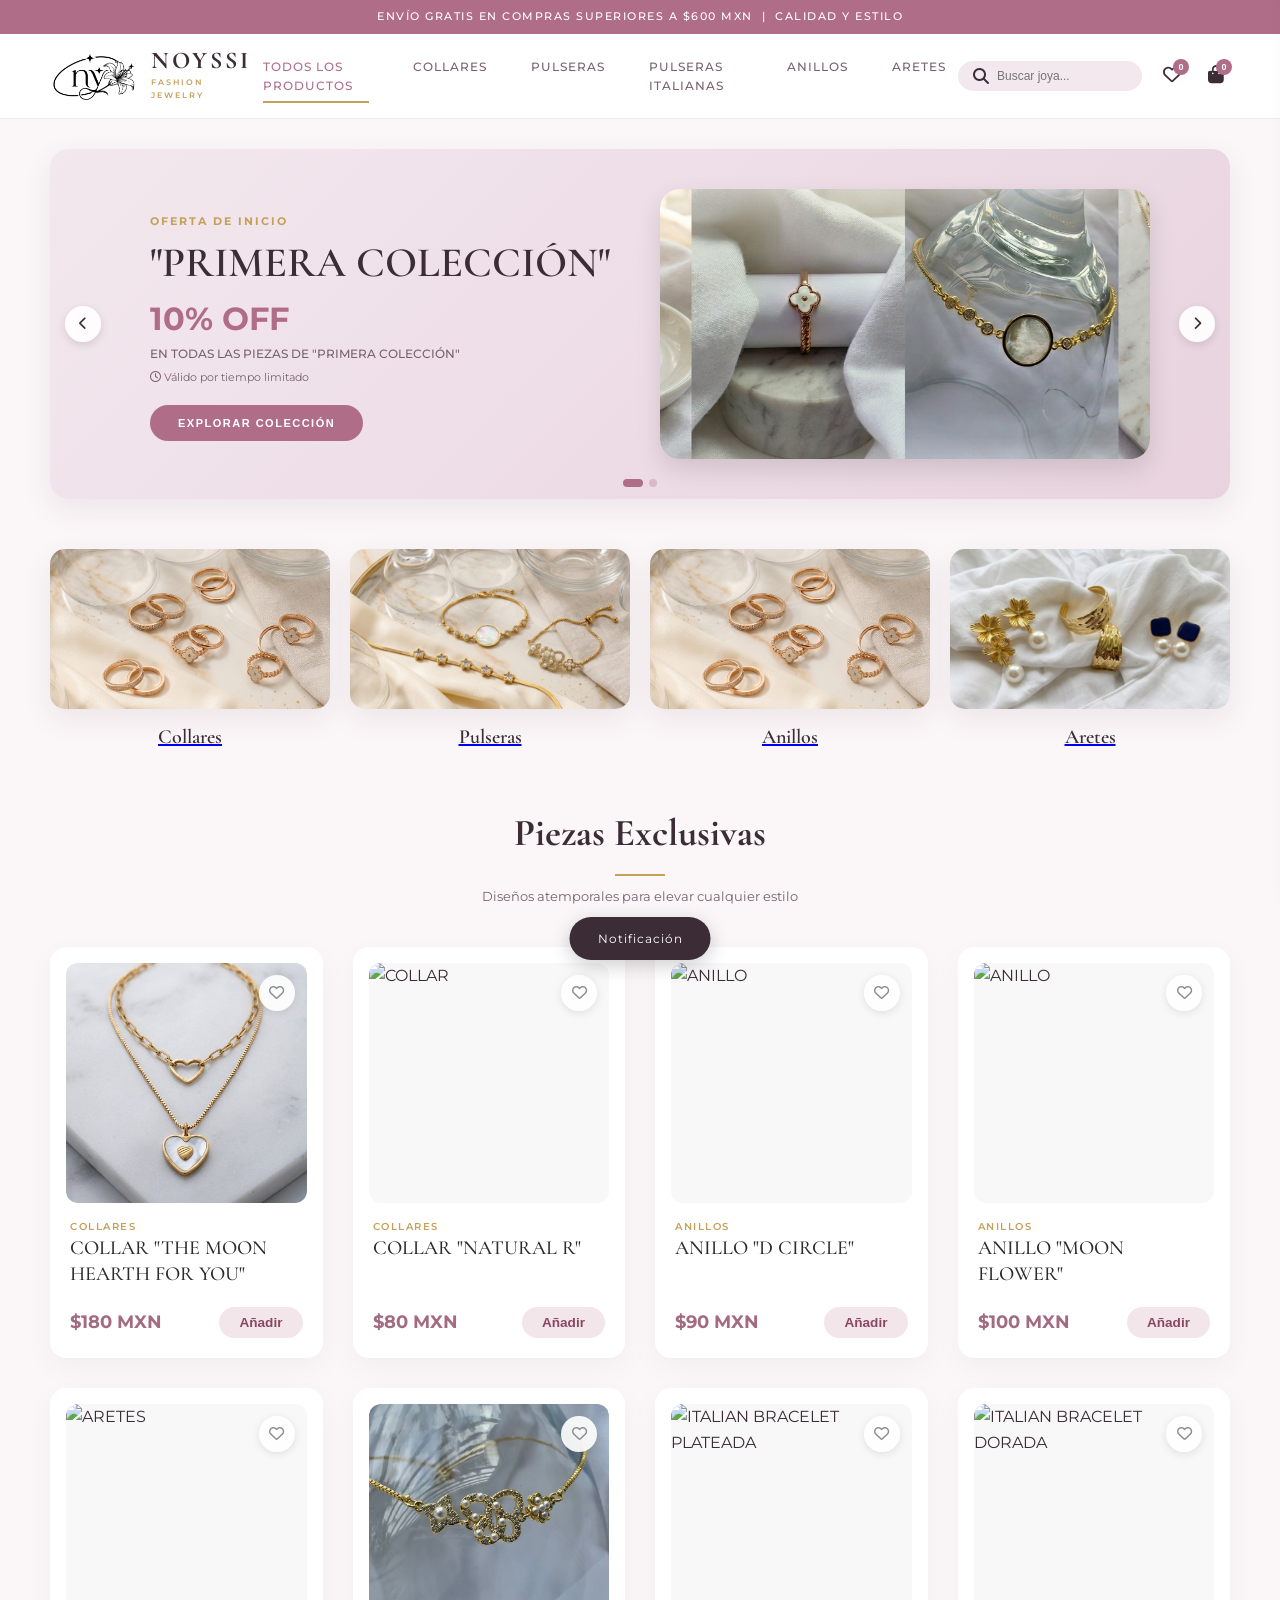
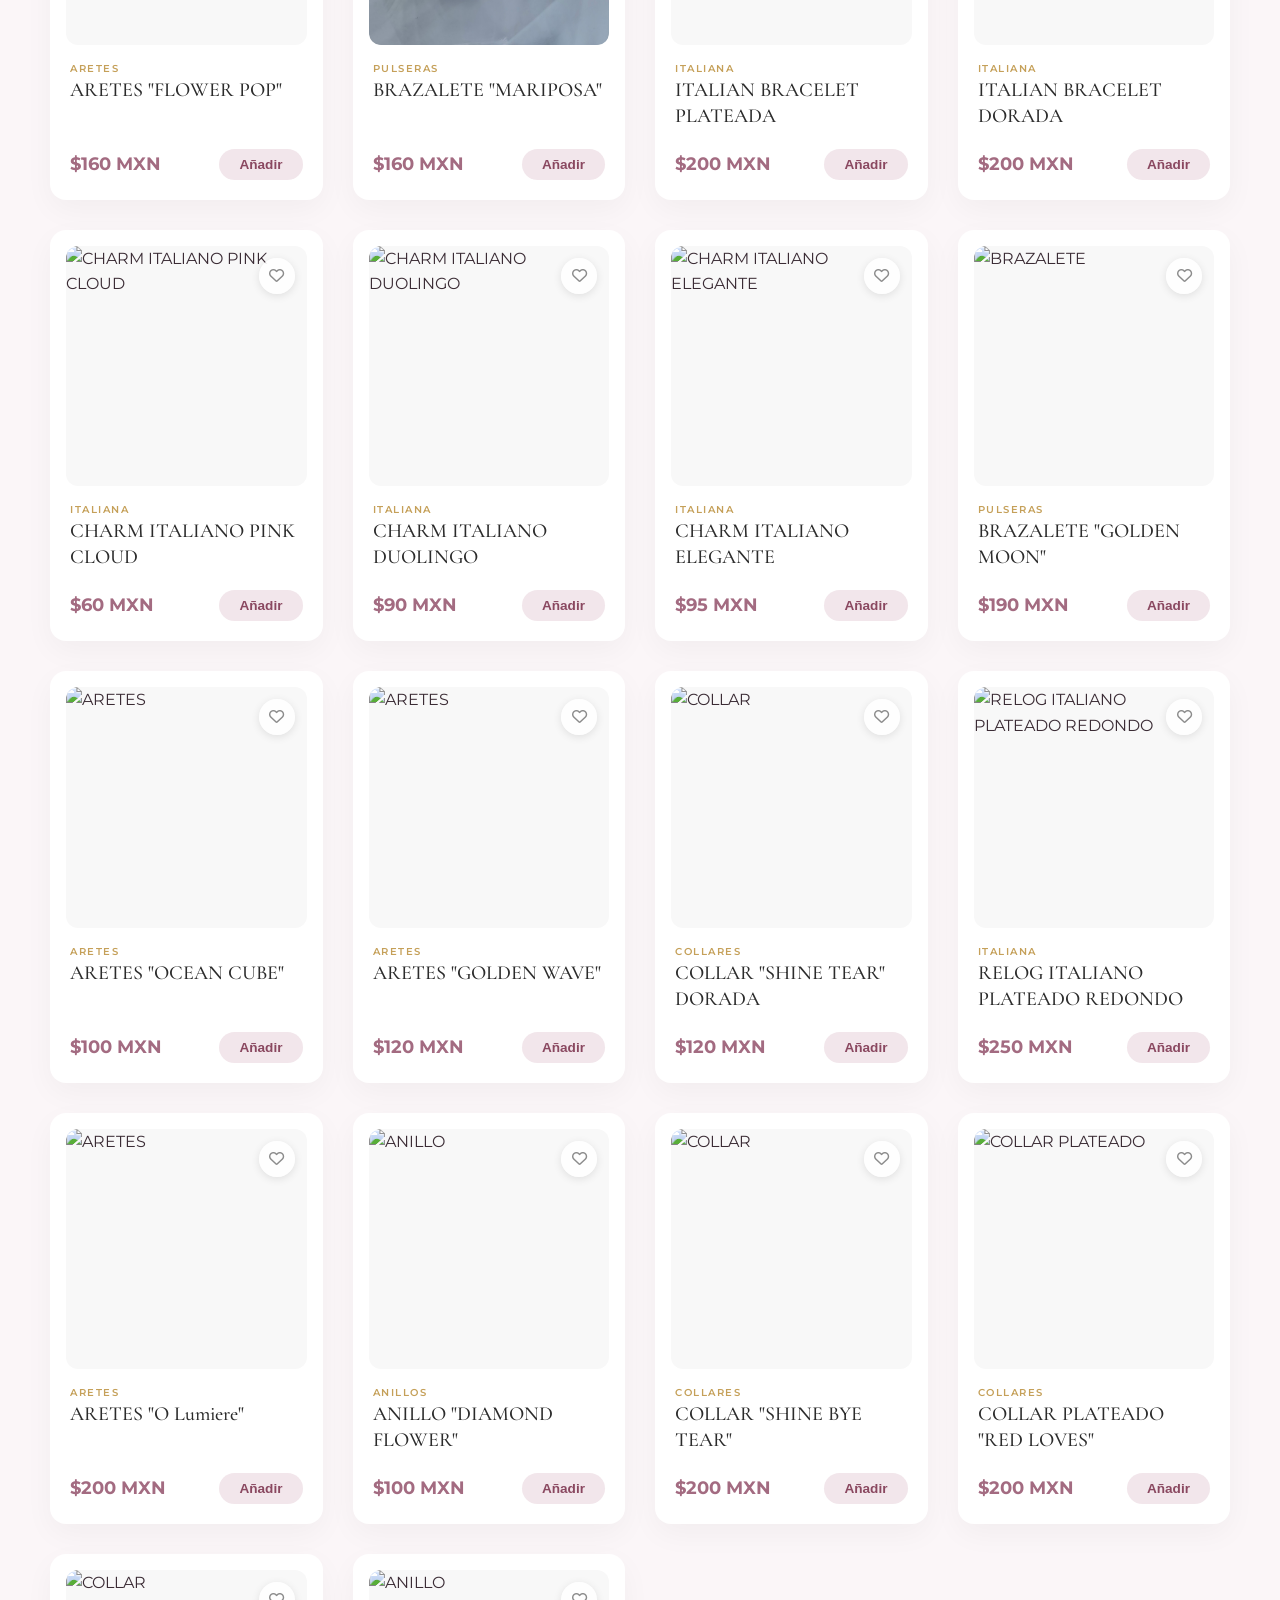
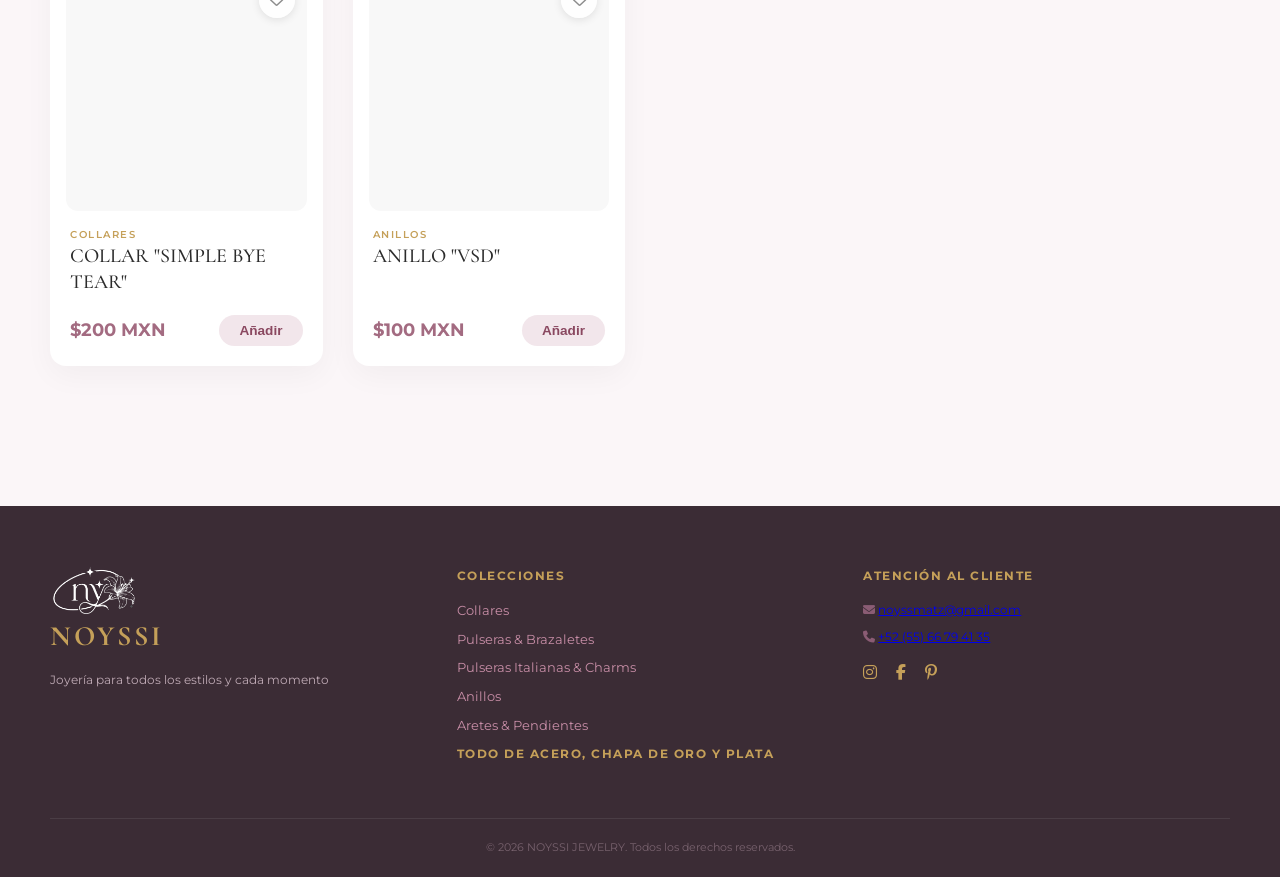
==== commit acb96439: "Update index.html" ====
--- a/index.html
+++ b/index.html
@@ -98,7 +98,7 @@
       <!-- BOTONES QUE LLEVAN A SUS RESPECTIVAS PÁGINAS -->
       <div class="category-grid">
         <a href="collares.html" class="cat-item">
-          <div class="cat-image"><img src="COLLARESBAN.PNG" alt="Collares"></div>
+          <div class="cat-image"><img src="ANILLOSBAN.png" alt="Anillos"></div>
           <h4>Collares</h4>
         </a>
         <a href="pulseras.html" class="cat-item">
@@ -188,4 +188,4 @@
 
   <script src="app.js"></script>
 </body>
-</html>+</html>
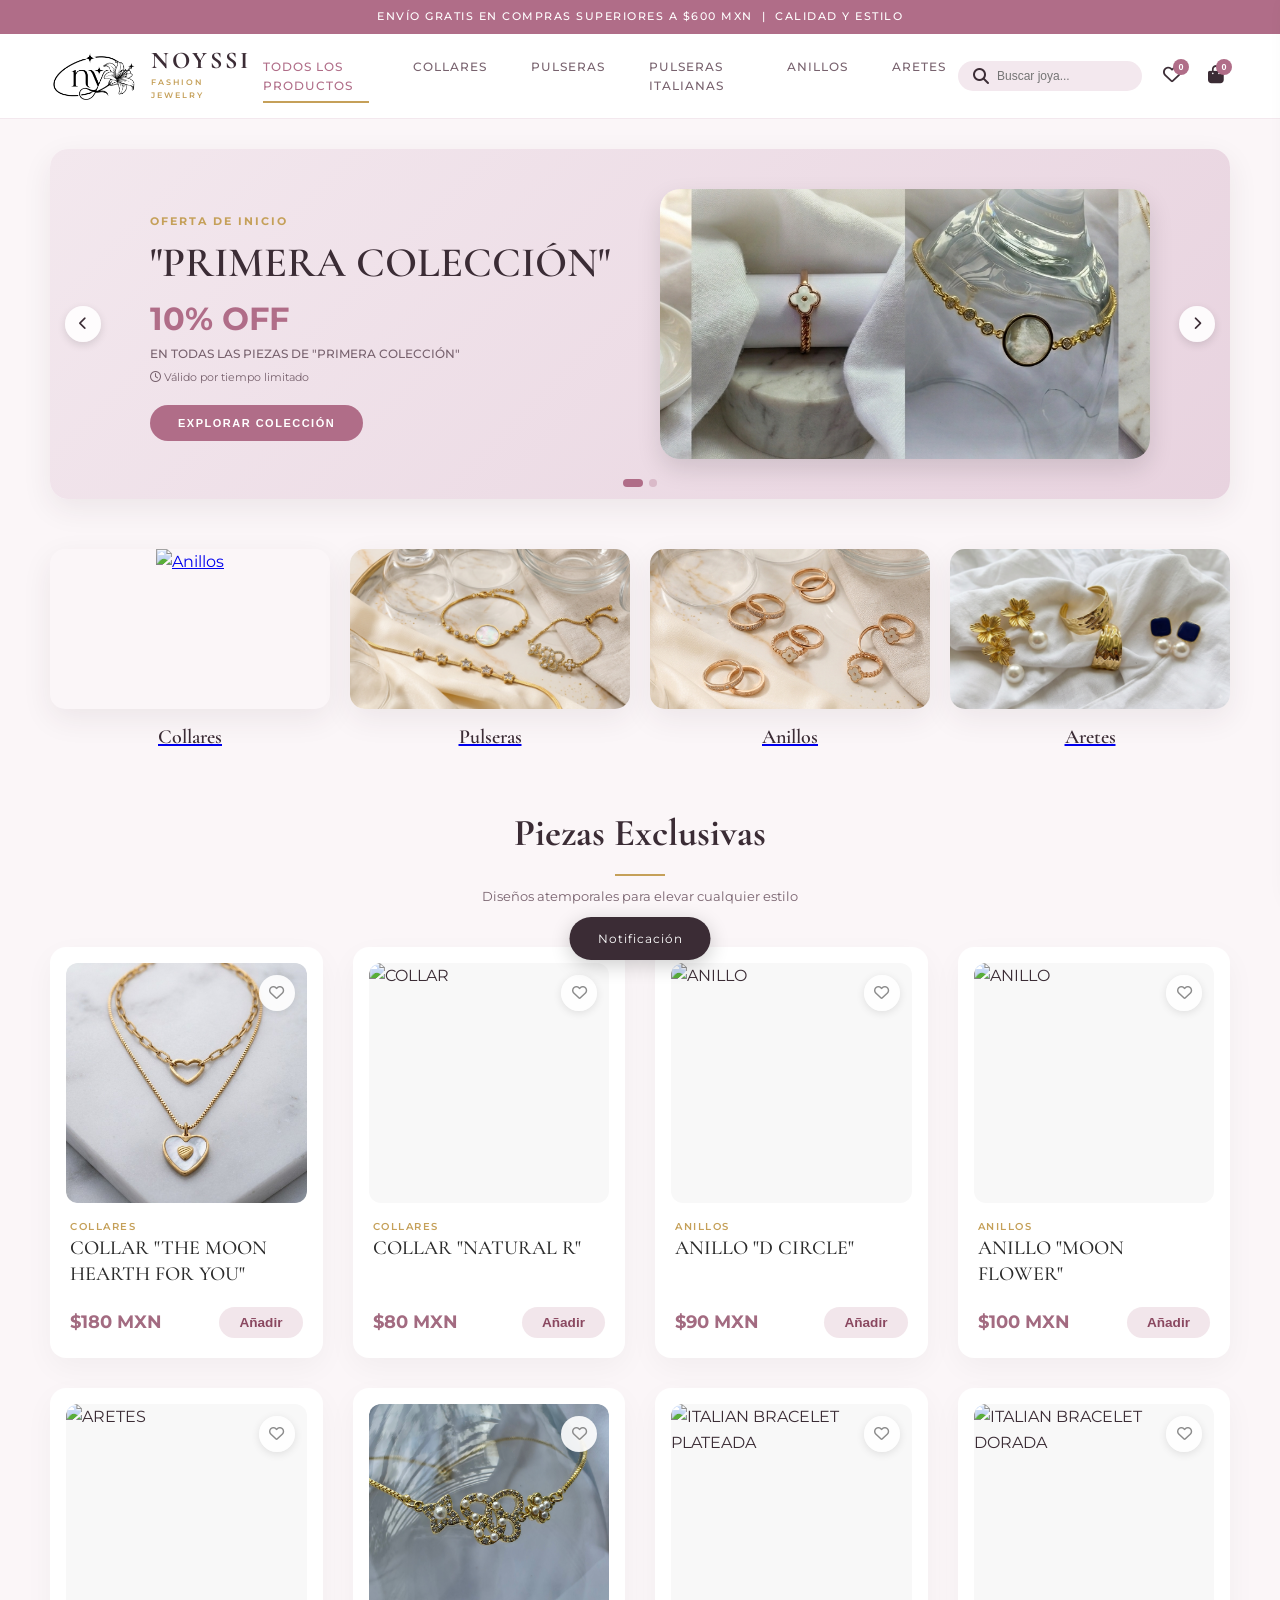
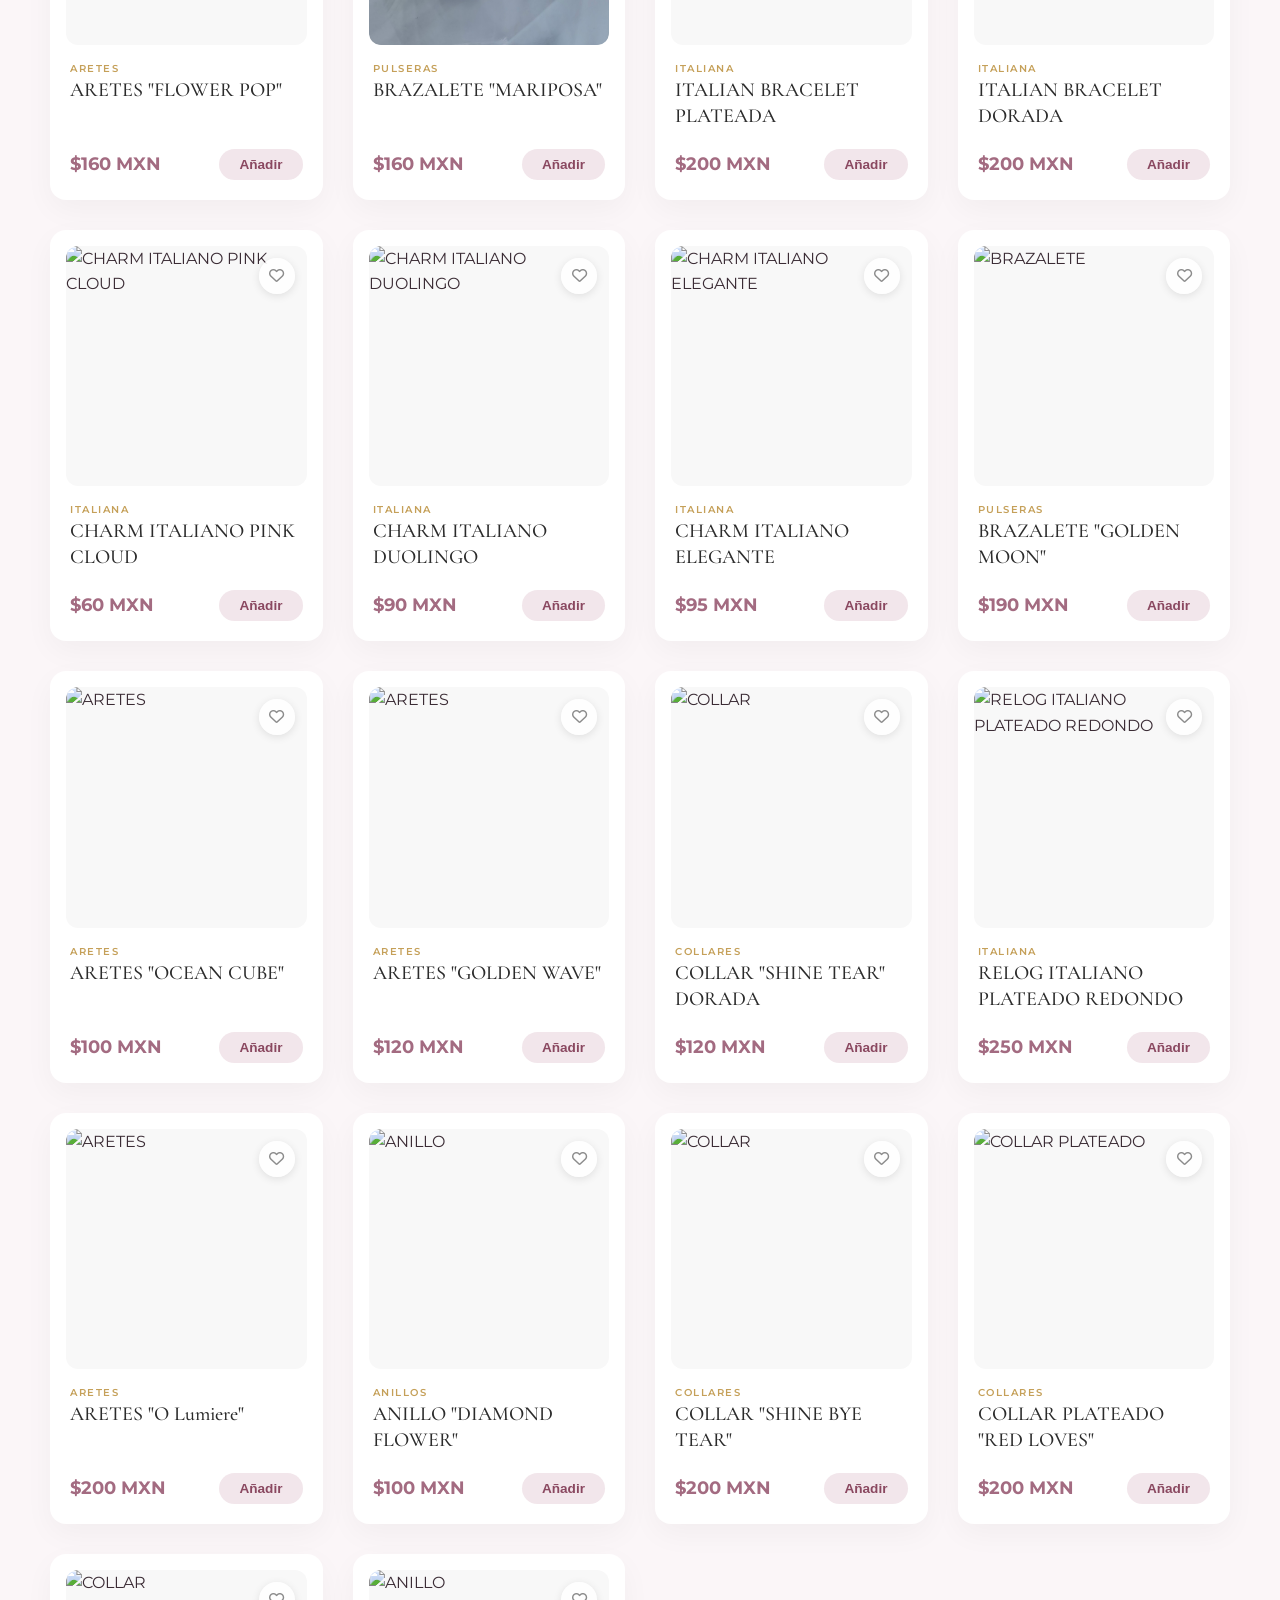
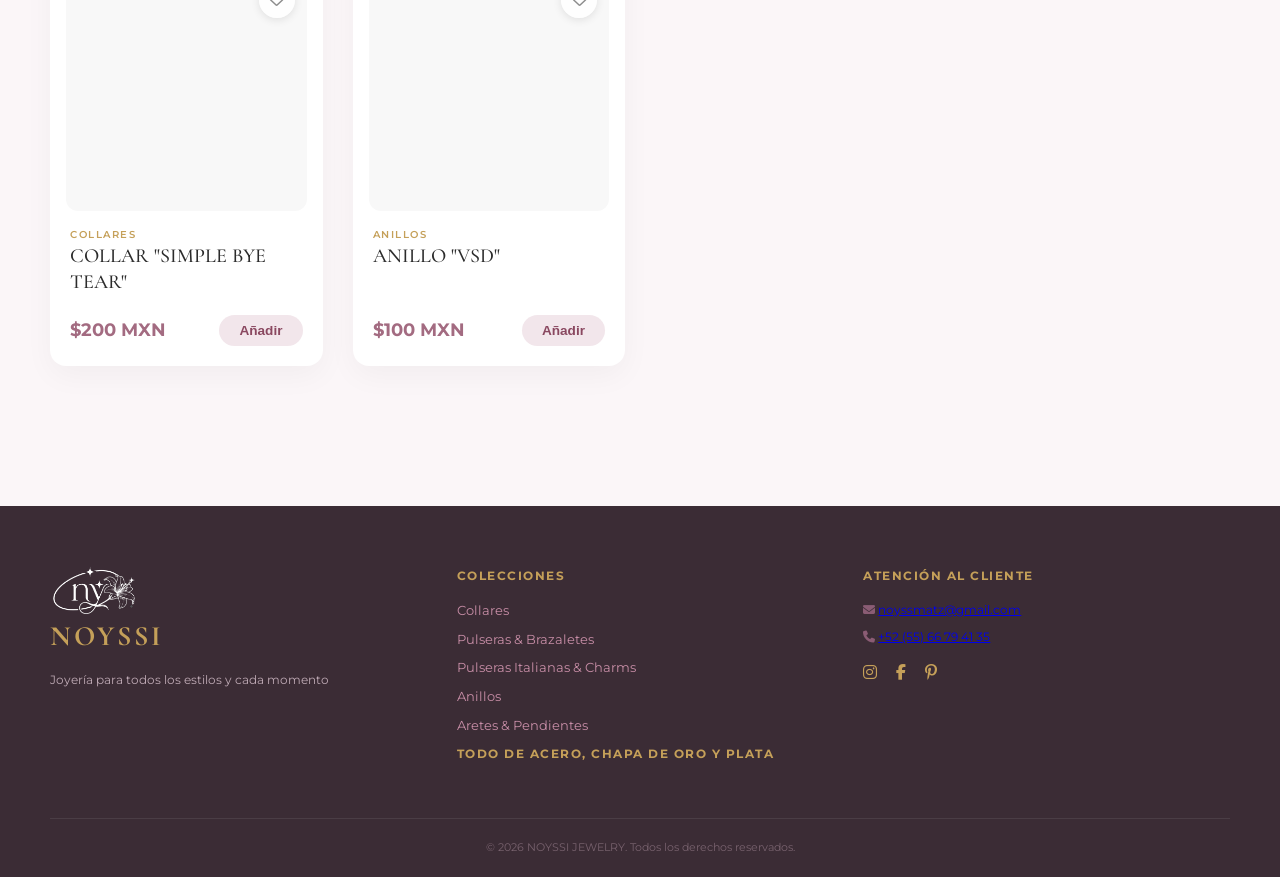
==== commit b3efb86a: "Update index.html" ====
--- a/index.html
+++ b/index.html
@@ -98,7 +98,7 @@
       <!-- BOTONES QUE LLEVAN A SUS RESPECTIVAS PÁGINAS -->
       <div class="category-grid">
         <a href="collares.html" class="cat-item">
-          <div class="cat-image"><img src="ANILLOSBAN.png" alt="Anillos"></div>
+          <div class="cat-image"><img src="COLLARES.png" alt="Anillos"></div>
           <h4>Collares</h4>
         </a>
         <a href="pulseras.html" class="cat-item">
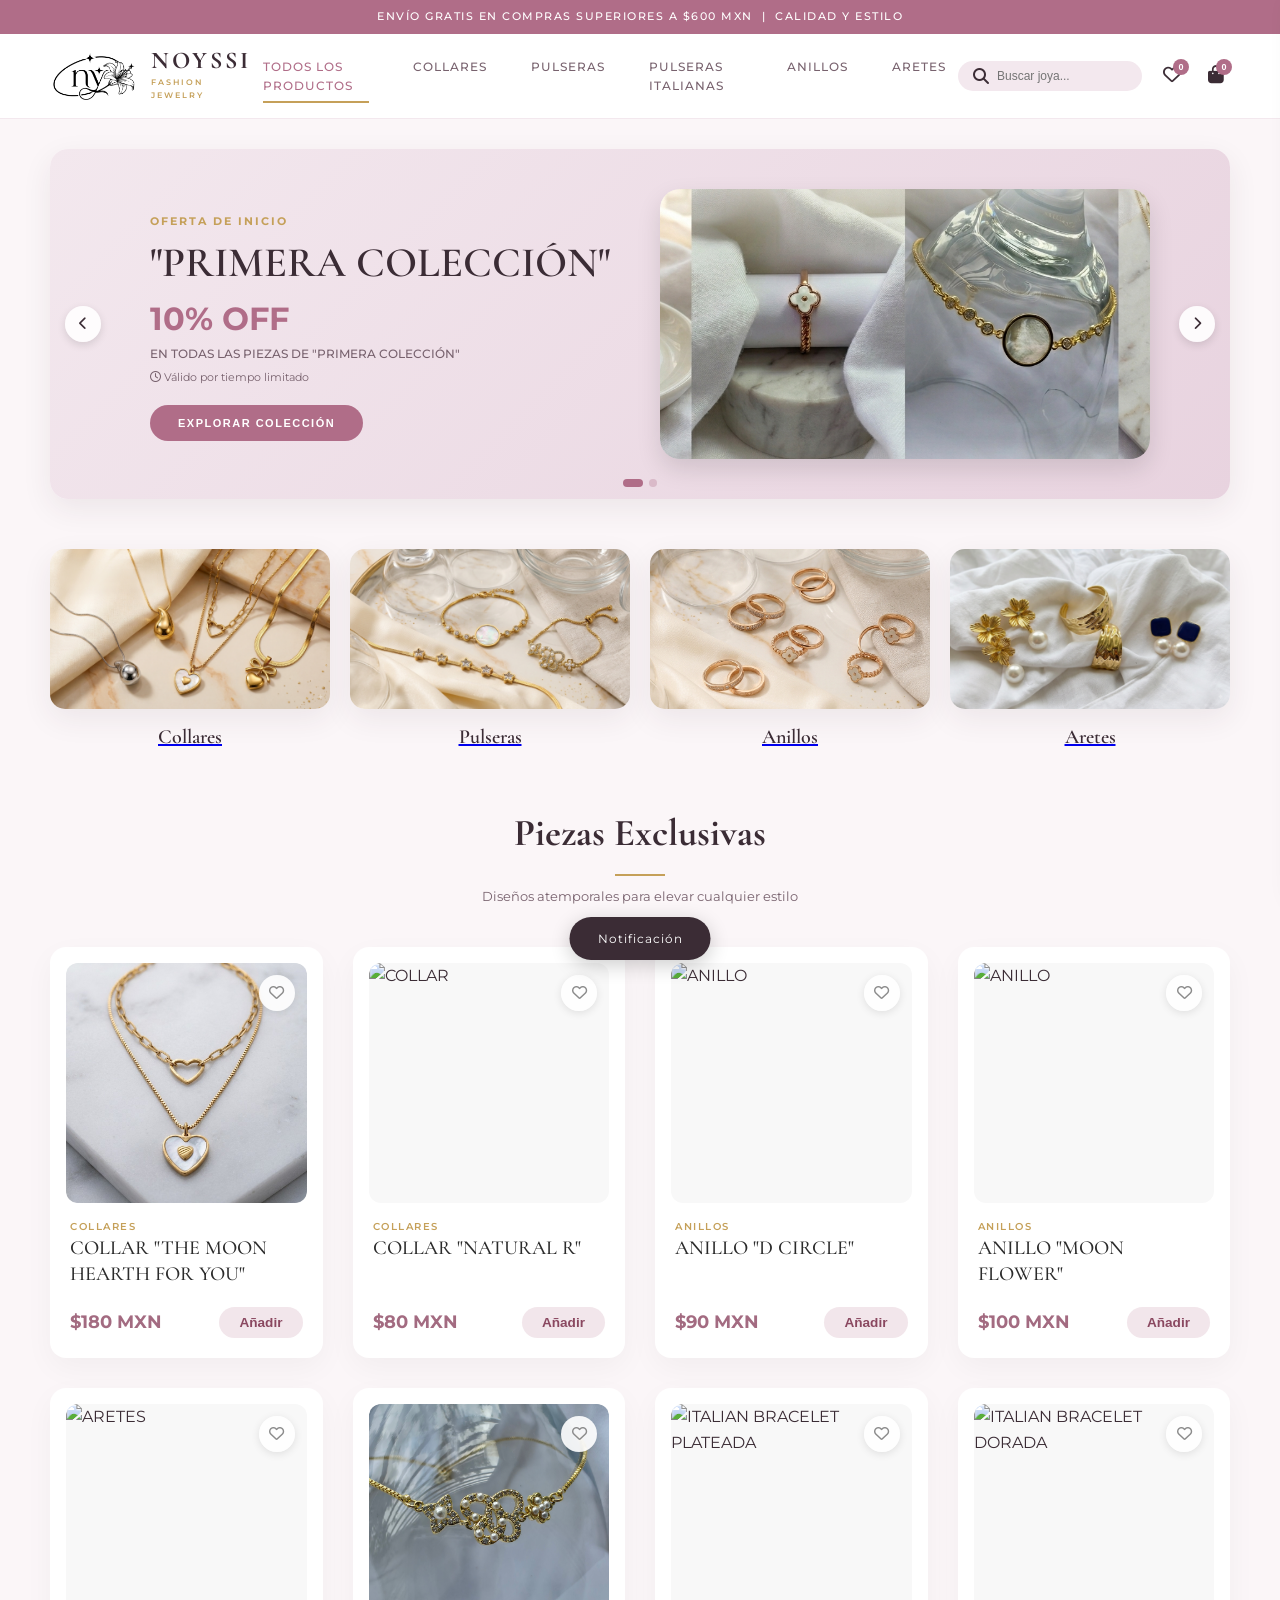
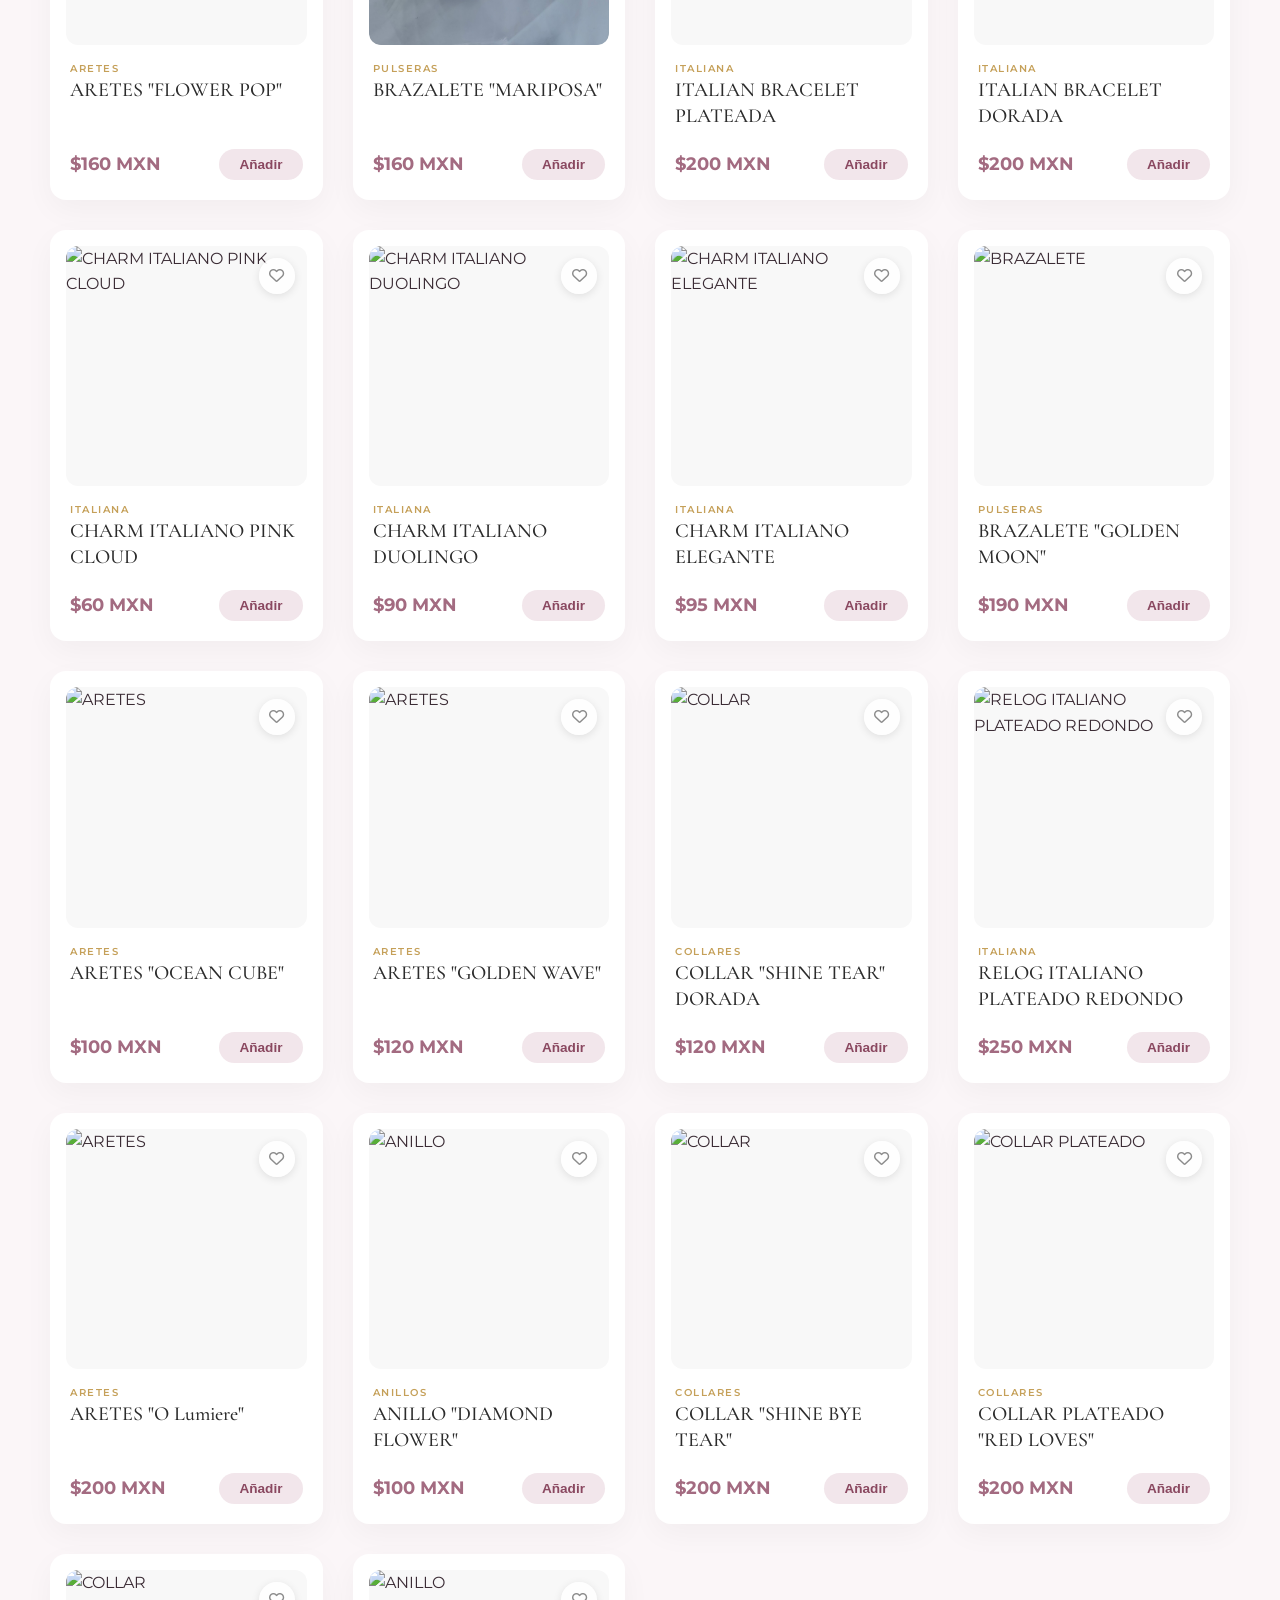
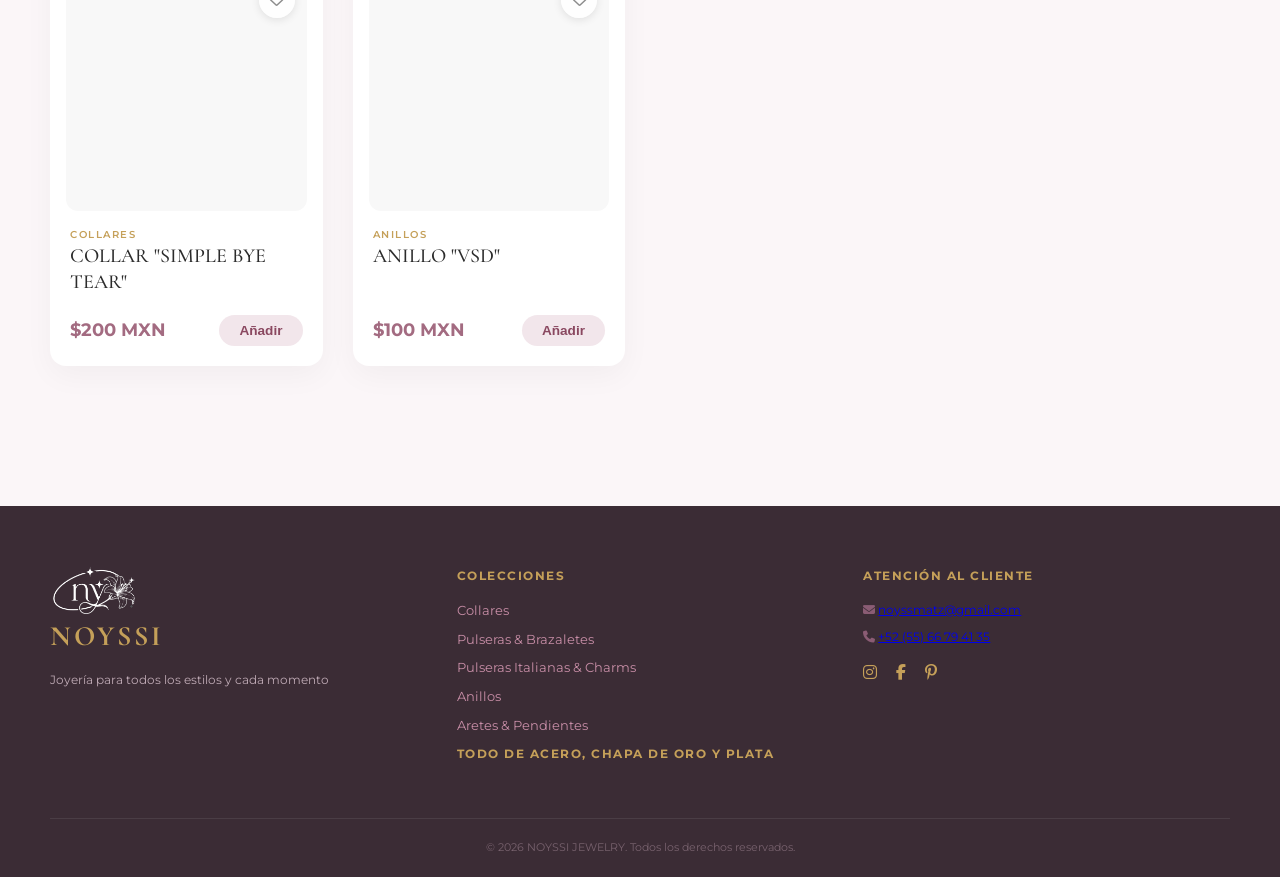
==== commit fd7dac24: "Update index.html" ====
--- a/index.html
+++ b/index.html
@@ -98,7 +98,7 @@
       <!-- BOTONES QUE LLEVAN A SUS RESPECTIVAS PÁGINAS -->
       <div class="category-grid">
         <a href="collares.html" class="cat-item">
-          <div class="cat-image"><img src="COLLARES.png" alt="Anillos"></div>
+          <div class="cat-image"><img src="COLLARESBAN.png" alt="Collares"></div>
           <h4>Collares</h4>
         </a>
         <a href="pulseras.html" class="cat-item">
